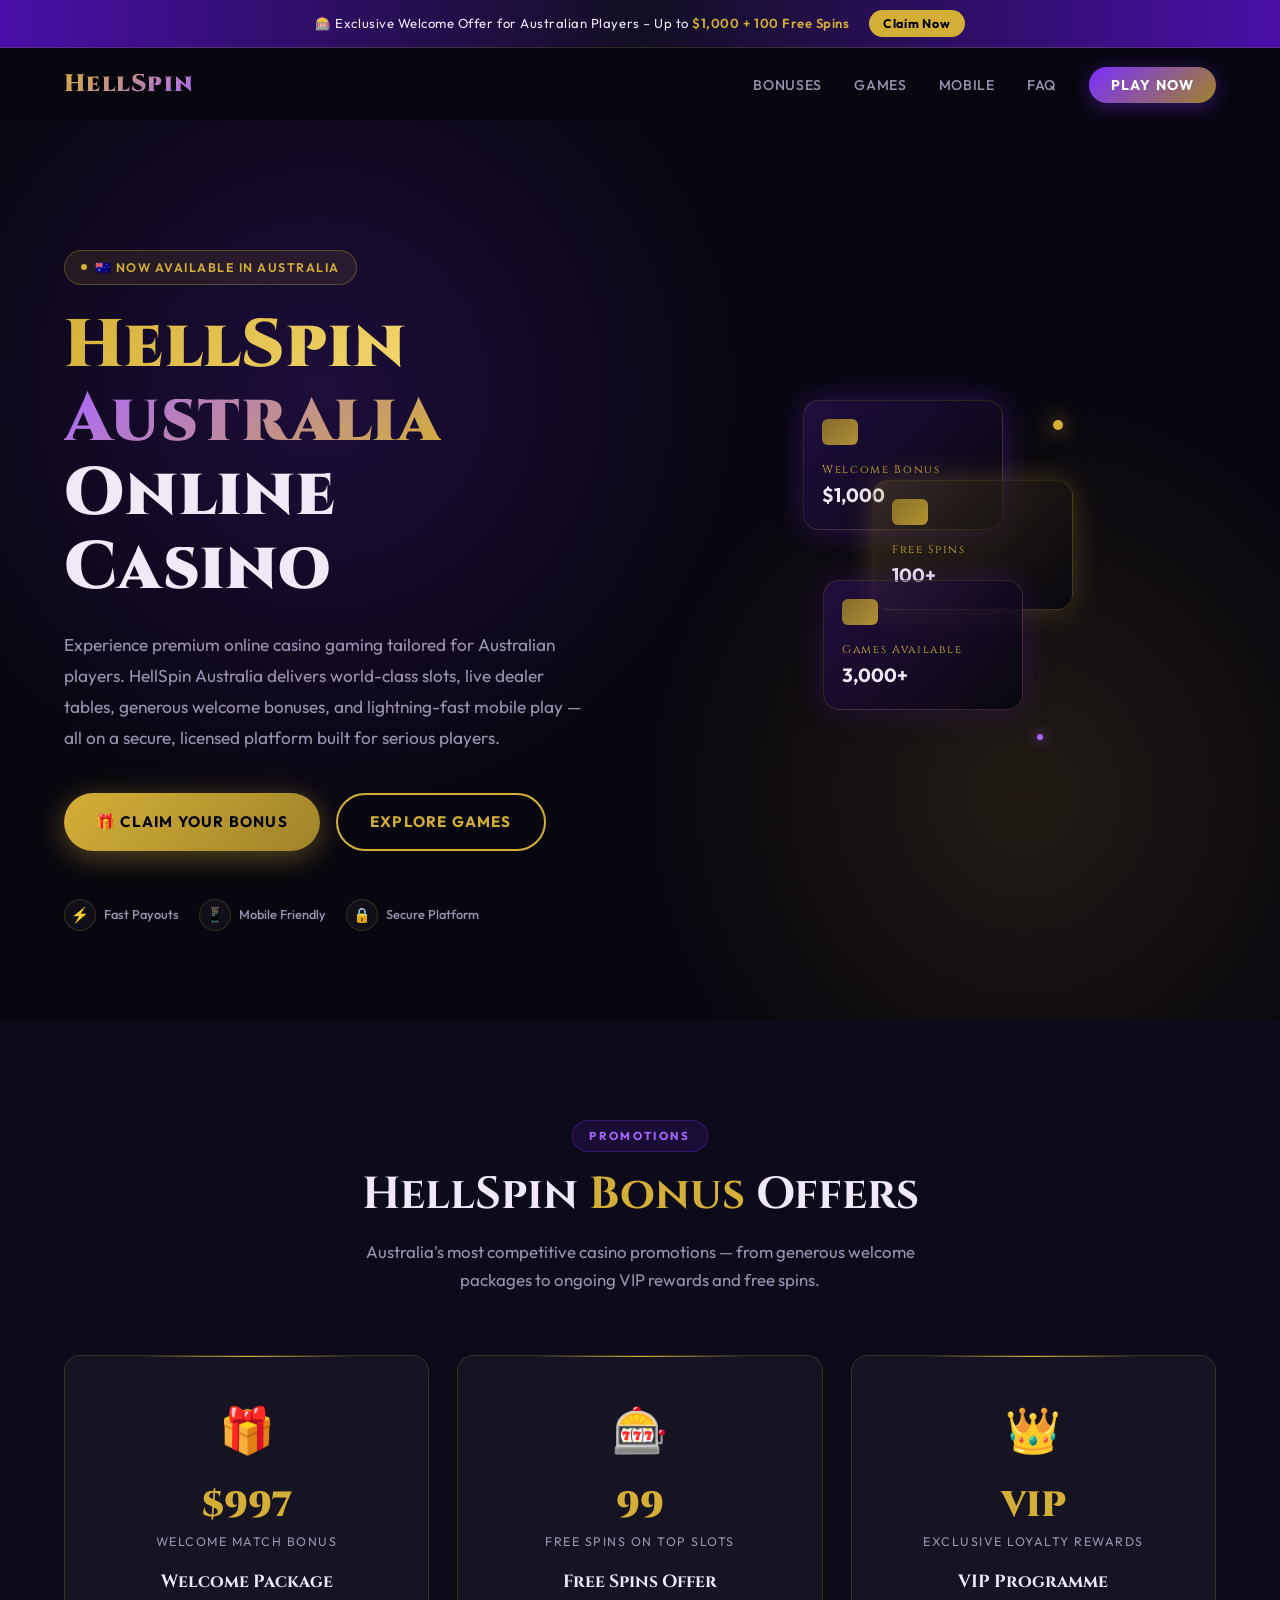
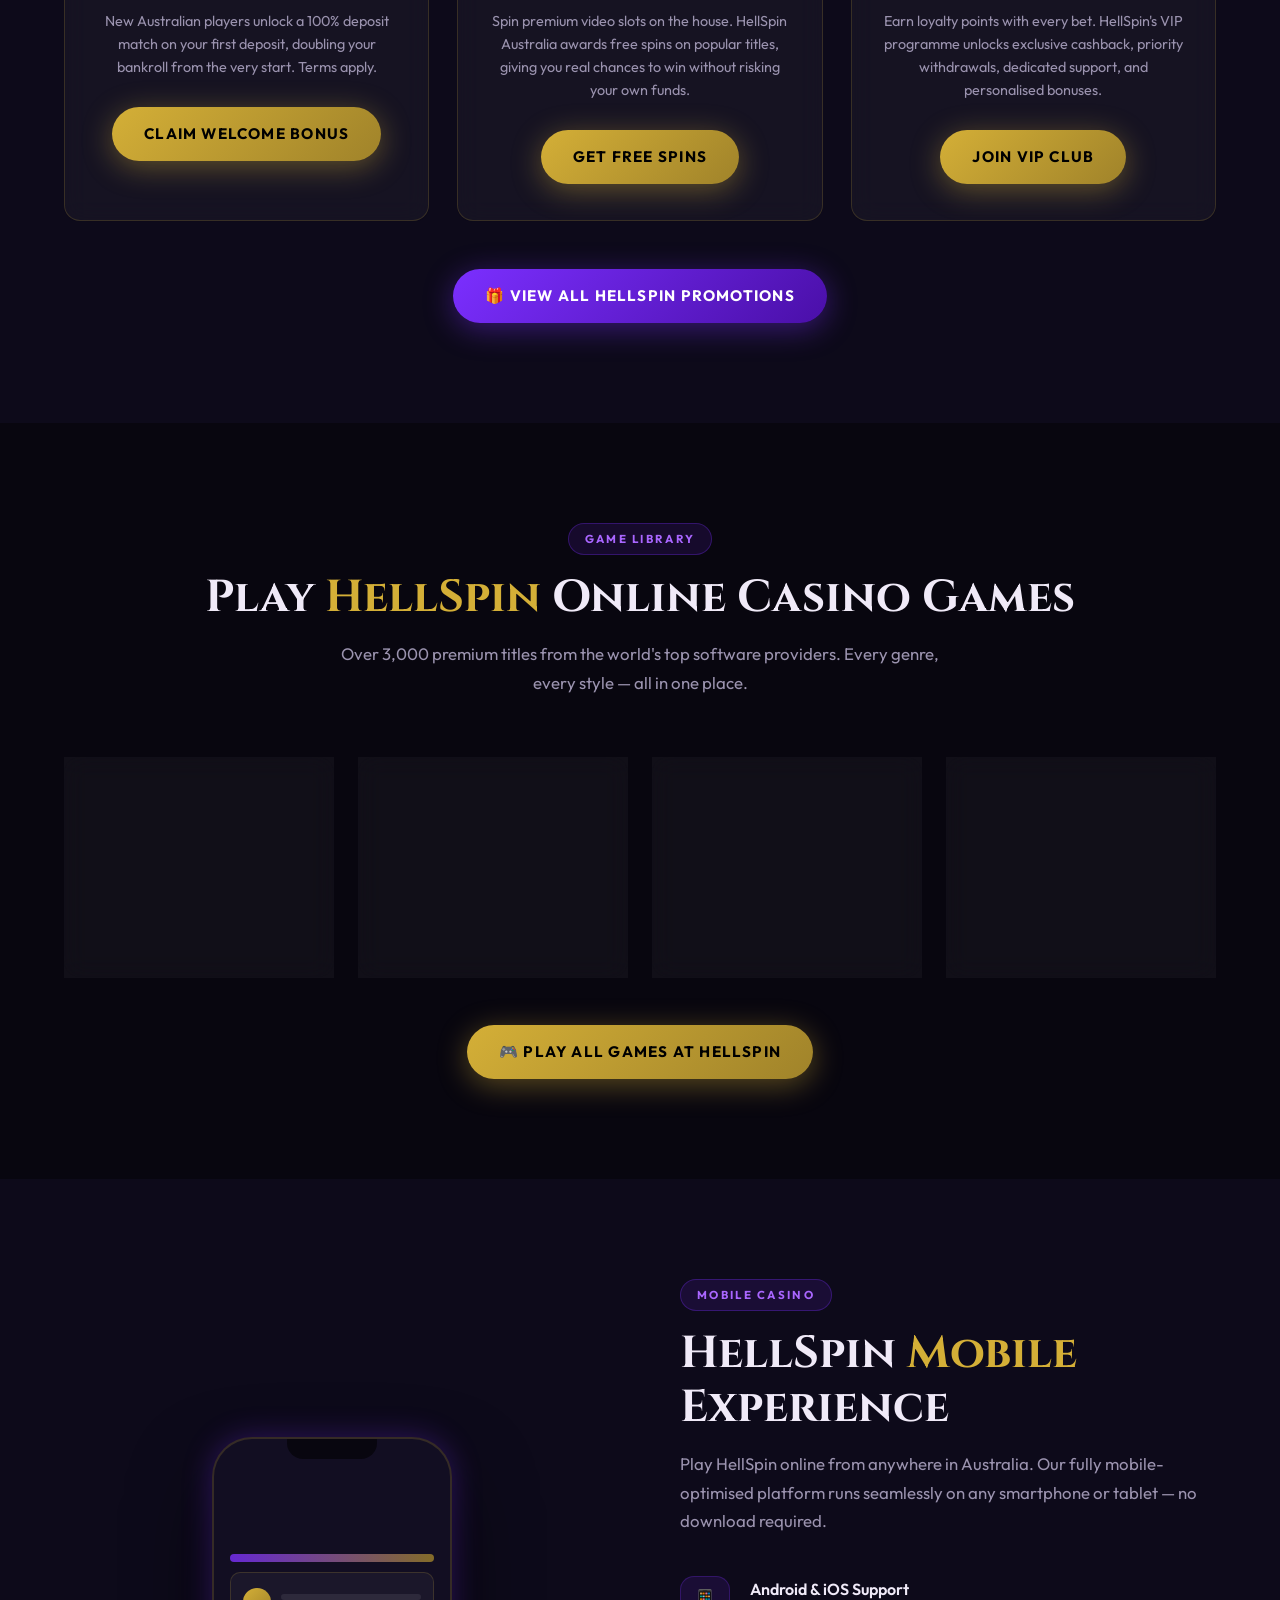
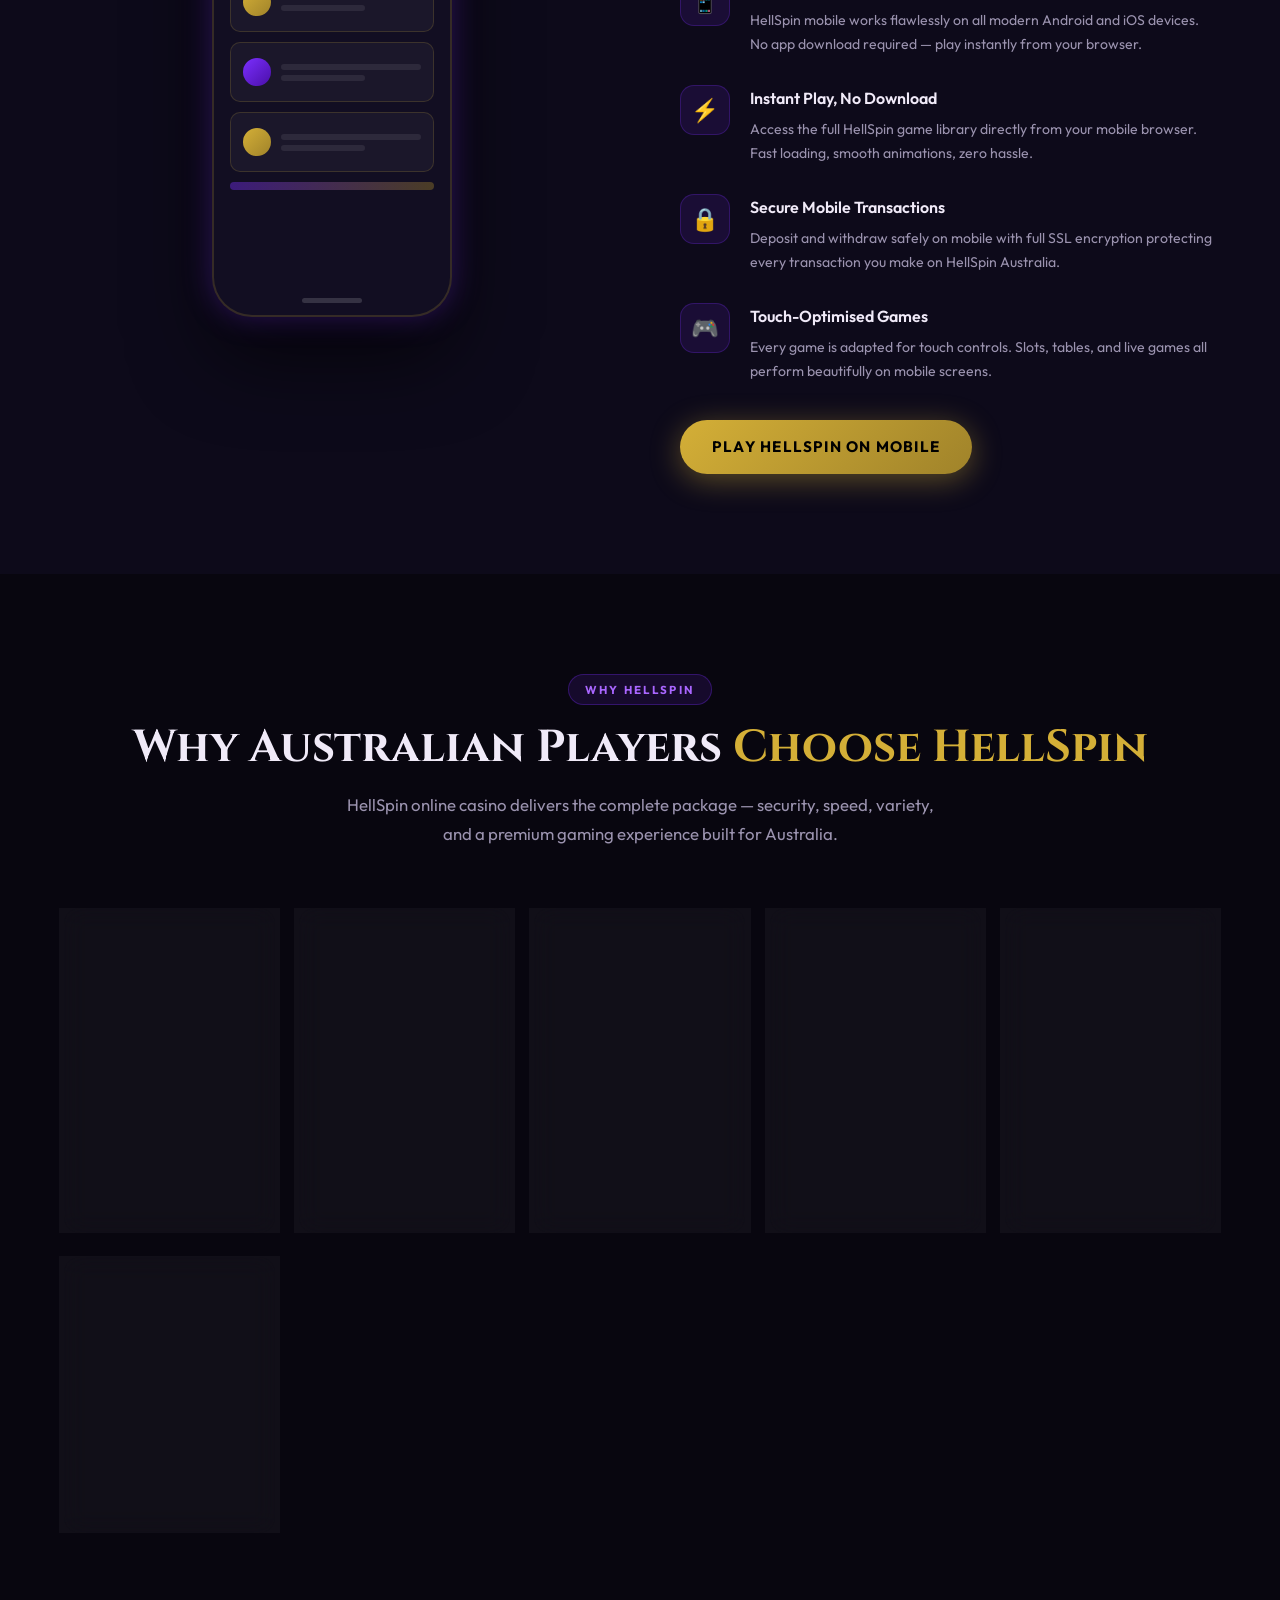
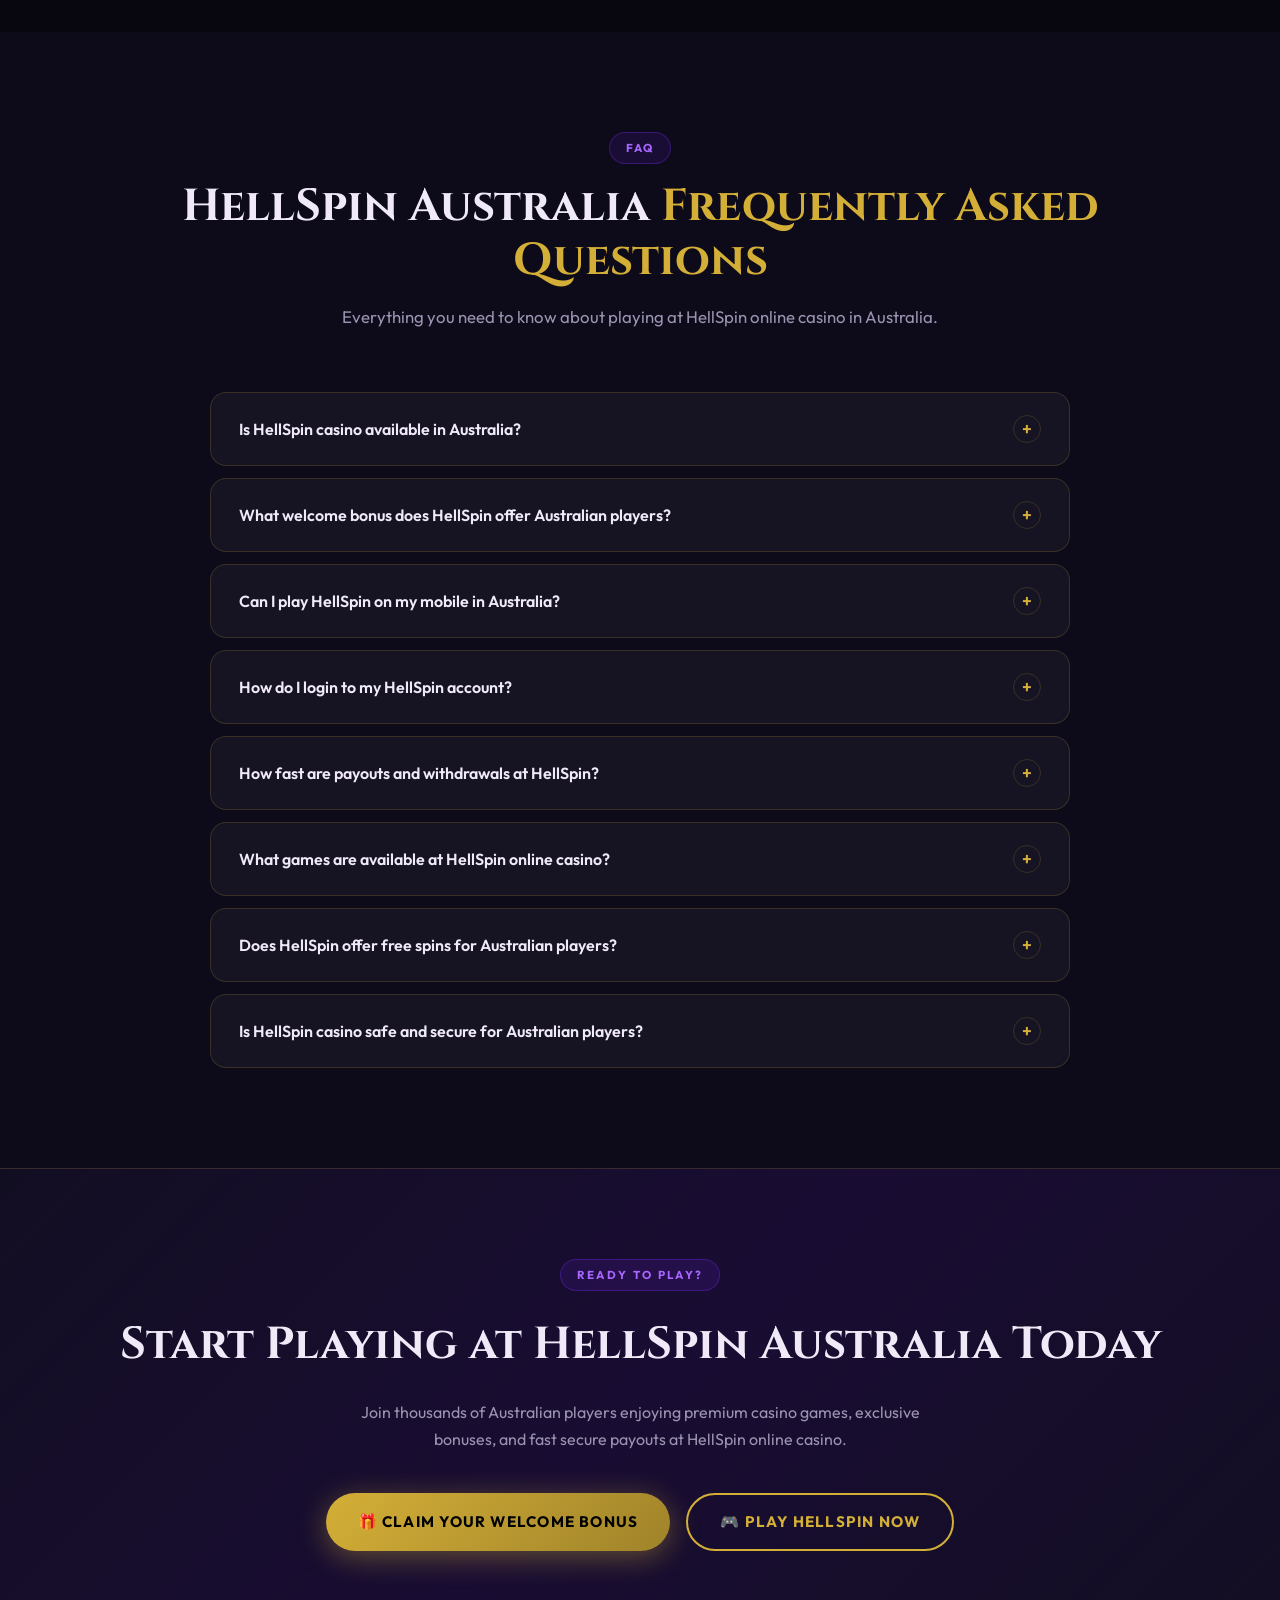
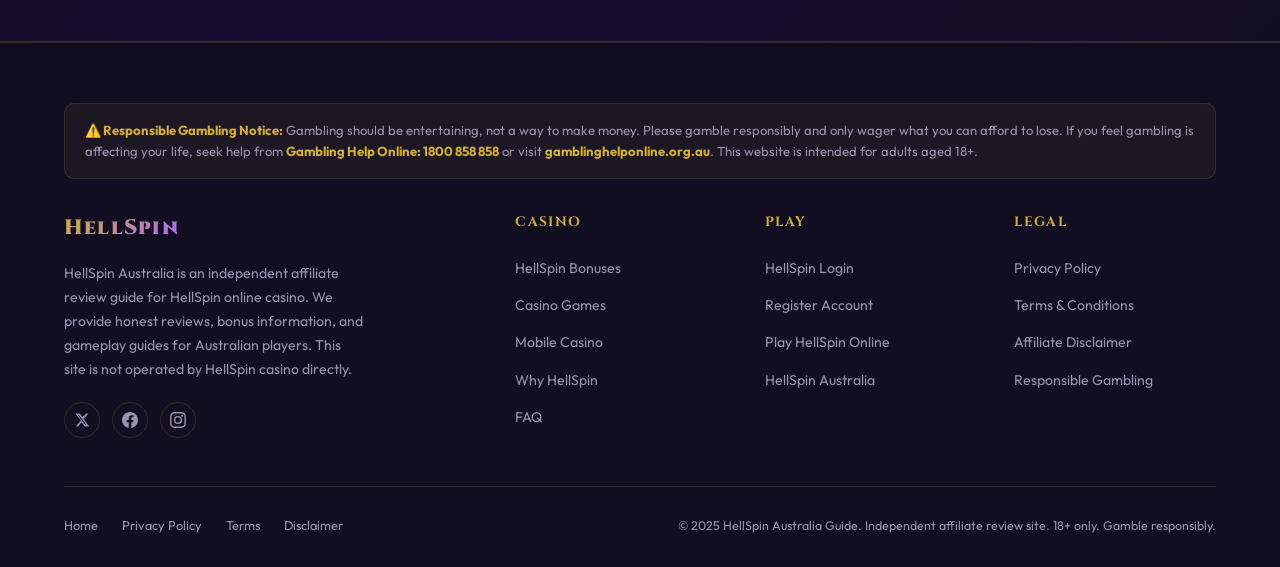
==== index.html @ 5ea17e43 "Add files via upload" ====
<!DOCTYPE html>
<html lang="en-AU">
<head>
  <meta charset="UTF-8" />
  <meta name="viewport" content="width=device-width, initial-scale=1.0" />
  <meta http-equiv="X-UA-Compatible" content="IE=edge" />

  <!-- Primary SEO -->
  <title>HellSpin Australia – Online Casino Review, Bonuses & Mobile Play</title>
  <meta name="description" content="HellSpin Australia: Your ultimate guide to HellSpin online casino. Discover exclusive bonuses, mobile gameplay, game reviews, fast payouts and how to login and play HellSpin in Australia." />
  <meta name="keywords" content="HellSpin Australia, HellSpin casino review, HellSpin bonus, HellSpin mobile, play HellSpin online, HellSpin login, HellSpin online casino Australia" />
  <meta name="author" content="HellSpin Australia Guide" />
  <meta name="robots" content="index, follow" />
  <meta name="theme-color" content="#08060f" />
  <link rel="canonical" href="https://hellspin.github.io/" />

  <!-- Open Graph -->
  <meta property="og:type" content="website" />
  <meta property="og:url" content="https://hellspin.github.io/" />
  <meta property="og:title" content="HellSpin Australia – Online Casino Review, Bonuses & Mobile Play" />
  <meta property="og:description" content="Discover HellSpin Australia's best casino bonuses, game selection, mobile experience, and everything you need to play online in Australia." />
  <meta property="og:image" content="https://hellspin.github.io/og-image.jpg" />
  <meta property="og:locale" content="en_AU" />

  <!-- Twitter Card -->
  <meta name="twitter:card" content="summary_large_image" />
  <meta name="twitter:title" content="HellSpin Australia – Online Casino Review, Bonuses & Mobile Play" />
  <meta name="twitter:description" content="Explore HellSpin online casino Australia – bonuses, games, mobile play, and fast payouts." />
  <meta name="twitter:image" content="https://hellspin.github.io/og-image.jpg" />

  <link rel="stylesheet" href="style.css" />

  <!-- Structured Data: WebSite -->
  <script type="application/ld+json">
  {
    "@context": "https://schema.org",
    "@type": "WebSite",
    "name": "HellSpin Australia",
    "url": "https://hellspin-aus.github.io/australia/",
    "description": "Comprehensive review and guide to HellSpin online casino in Australia including bonuses, games, and mobile play.",
    "potentialAction": {
      "@type": "SearchAction",
      "target": "https://hellspin-aus.github.io/australia/?q={search_term_string}",
      "query-input": "required name=search_term_string"
    }
  }
  </script>

  <!-- Structured Data: Organization -->
  <script type="application/ld+json">
  {
    "@context": "https://schema.org",
    "@type": "Organization",
    "name": "HellSpin Australia",
    "url": "https://hellspin-aus.github.io/australia/",
    "description": "Affiliate review guide for HellSpin online casino targeting Australian players.",
    "sameAs": []
  }
  </script>

  <!-- Structured Data: FAQ -->
  <script type="application/ld+json">
  {
    "@context": "https://schema.org",
    "@type": "FAQPage",
    "mainEntity": [
      {
        "@type": "Question",
        "name": "Is HellSpin casino available in Australia?",
        "acceptedAnswer": {
          "@type": "Answer",
          "text": "Yes, HellSpin online casino is accessible to Australian players. The platform supports Australian Dollars (AUD) and offers a wide range of popular payment methods used in Australia."
        }
      },
      {
        "@type": "Question",
        "name": "What welcome bonus does HellSpin offer Australian players?",
        "acceptedAnswer": {
          "@type": "Answer",
          "text": "HellSpin offers a generous welcome bonus package for new Australian players, including a deposit match bonus and free spins on selected slots. Terms and conditions apply."
        }
      },
      {
        "@type": "Question",
        "name": "Can I play HellSpin on my mobile device?",
        "acceptedAnswer": {
          "@type": "Answer",
          "text": "Absolutely. HellSpin is fully optimised for mobile play on both Android and iOS devices. No app download is required — simply visit the site in your mobile browser."
        }
      },
      {
        "@type": "Question",
        "name": "How do I login to HellSpin casino?",
        "acceptedAnswer": {
          "@type": "Answer",
          "text": "To login to HellSpin, visit the official casino website, click the Login button in the top right corner, and enter your registered email and password. New users can register a free account in minutes."
        }
      },
      {
        "@type": "Question",
        "name": "How fast are withdrawals at HellSpin Australia?",
        "acceptedAnswer": {
          "@type": "Answer",
          "text": "HellSpin processes withdrawal requests quickly, with many e-wallet payouts completed within 24 hours. Bank transfer times may vary depending on your financial institution."
        }
      },
      {
        "@type": "Question",
        "name": "What games are available at HellSpin online casino?",
        "acceptedAnswer": {
          "@type": "Answer",
          "text": "HellSpin features thousands of games including video slots, classic roulette, blackjack, baccarat, live dealer games, and jackpot titles from leading software providers."
        }
      },
      {
        "@type": "Question",
        "name": "Does HellSpin offer free spins?",
        "acceptedAnswer": {
          "@type": "Answer",
          "text": "Yes, HellSpin regularly offers free spins as part of welcome packages, ongoing promotions, and VIP rewards programs. Free spins may be awarded on registration or with first deposits."
        }
      },
      {
        "@type": "Question",
        "name": "Is HellSpin casino safe and secure?",
        "acceptedAnswer": {
          "@type": "Answer",
          "text": "HellSpin employs SSL encryption technology to protect player data and financial transactions. The platform is operated under a valid international gaming licence."
        }
      }
    ]
  }
  </script>
</head>
<body>

<!-- Scroll Progress Bar -->
<div id="progress-bar" role="progressbar" aria-label="Page scroll progress"></div>

<!-- Promotional Top Bar -->
<div class="promo-bar" role="banner" aria-label="Promotional offer">
  🎰 Exclusive Welcome Offer for Australian Players – Up to <span>$1,000 + 100 Free Spins</span>
  <a href="" class="promo-cta" target="_blank" rel="noopener noreferrer sponsored">Claim Now</a>
</div>

<!-- Header -->
<header role="banner">
  <nav role="navigation" aria-label="Main navigation">
    <a href="/" class="logo" aria-label="HellSpin Australia Home">HellSpin</a>
    <ul class="nav-links" role="list">
      <li><a href="#bonuses">Bonuses</a></li>
      <li><a href="#games">Games</a></li>
      <li><a href="#mobile">Mobile</a></li>
      <li><a href="#faq">FAQ</a></li>
      <li>
        <a href="https://nexrix.site/?utm_campaign=EVRXrP900C&v1=[v1]&v2=[v2]&v3=[v3]" class="nav-cta" target="_blank" rel="noopener noreferrer sponsored">
          Play Now
        </a>
      </li>
    </ul>
    <button class="hamburger" aria-label="Toggle mobile navigation" aria-expanded="false" aria-controls="mobile-nav">
      <span></span><span></span><span></span>
    </button>
  </nav>
</header>

<!-- Mobile Navigation -->
<nav class="mobile-nav" id="mobile-nav" role="navigation" aria-label="Mobile navigation">
  <a href="#bonuses">Bonuses</a>
  <a href="#games">Games</a>
  <a href="#mobile">Mobile</a>
  <a href="#why">Why HellSpin</a>
  <a href="#faq">FAQ</a>
  <a href="https://nexrix.site/?utm_campaign=EVRXrP900C&v1=[v1]&v2=[v2]&v3=[v3]" target="_blank" rel="noopener noreferrer sponsored" class="btn btn-primary">Play Now</a>
</nav>

<!-- ─── HERO ─── -->
<section id="hero" aria-labelledby="hero-heading">
  <div class="hero-bg" aria-hidden="true"></div>
  <div class="hero-grid">
    <div class="hero-content">
      <div class="hero-tag" aria-label="Live offer indicator">🇦🇺 Now Available in Australia</div>
      <h1 id="hero-heading">
        <span class="line-gold">HellSpin</span><br />
        <span class="line-purple">Australia</span><br />
        Online Casino
      </h1>
      <p class="hero-desc">
        Experience premium online casino gaming tailored for Australian players. HellSpin Australia delivers world-class slots, live dealer tables, generous welcome bonuses, and lightning-fast mobile play — all on a secure, licensed platform built for serious players.
      </p>
      <div class="hero-ctas">
        <a href="https://nexrix.site/?utm_campaign=EVRXrP900C&v1=[v1]&v2=[v2]&v3=[v3]" class="btn btn-primary" target="_blank" rel="noopener noreferrer sponsored" aria-label="Claim your HellSpin welcome bonus">
          🎁 Claim Your Bonus
        </a>
        <a href="#games" class="btn btn-secondary" aria-label="Browse HellSpin casino games">
          Explore Games
        </a>
      </div>
      <div class="trust-badges" role="list" aria-label="Trust indicators">
        <div class="badge" role="listitem">
          <div class="badge-icon" aria-hidden="true">⚡</div>
          <span>Fast Payouts</span>
        </div>
        <div class="badge" role="listitem">
          <div class="badge-icon" aria-hidden="true">📱</div>
          <span>Mobile Friendly</span>
        </div>
        <div class="badge" role="listitem">
          <div class="badge-icon" aria-hidden="true">🔒</div>
          <span>Secure Platform</span>
        </div>
      </div>
    </div>
    <div class="hero-visual" aria-hidden="true">
      <div class="card-stack">
        <div class="floating-card">
          <div class="card-chip"></div>
          <div>
            <div class="card-label">Welcome Bonus</div>
            <div class="card-value">$1,000</div>
          </div>
        </div>
        <div class="floating-card">
          <div class="card-chip"></div>
          <div>
            <div class="card-label">Free Spins</div>
            <div class="card-value">100+</div>
          </div>
        </div>
        <div class="floating-card">
          <div class="card-chip"></div>
          <div>
            <div class="card-label">Games Available</div>
            <div class="card-value">3,000+</div>
          </div>
        </div>
        <div class="orbiting-dot"></div>
        <div class="orbiting-dot"></div>
      </div>
    </div>
  </div>
</section>

<!-- ─── BONUSES ─── -->
<section id="bonuses" aria-labelledby="bonuses-heading">
  <div class="text-center">
    <div class="section-tag">Promotions</div>
    <h2 id="bonuses-heading" class="section-title">HellSpin <span class="gold">Bonus</span> Offers</h2>
    <p class="section-sub">Australia's most competitive casino promotions — from generous welcome packages to ongoing VIP rewards and free spins.</p>
  </div>

  <div class="bonus-grid">
    <article class="glass-card bonus-card reveal" aria-label="Welcome Bonus">
      <span class="bonus-icon" aria-hidden="true">🎁</span>
      <span class="bonus-amount" data-count="1000" data-prefix="$">$0</span>
      <span class="bonus-label">Welcome Match Bonus</span>
      <h3>Welcome Package</h3>
      <p class="bonus-desc">New Australian players unlock a 100% deposit match on your first deposit, doubling your bankroll from the very start. Terms apply.</p>
      <a href="https://nexrix.site/?utm_campaign=EVRXrP900C&v1=[v1]&v2=[v2]&v3=[v3]" class="btn btn-primary" target="_blank" rel="noopener noreferrer sponsored">Claim Welcome Bonus</a>
    </article>

    <article class="glass-card bonus-card reveal" aria-label="Free Spins">
      <span class="bonus-icon" aria-hidden="true">🎰</span>
      <span class="bonus-amount" data-count="100">0</span>
      <span class="bonus-label">Free Spins on Top Slots</span>
      <h3>Free Spins Offer</h3>
      <p class="bonus-desc">Spin premium video slots on the house. HellSpin Australia awards free spins on popular titles, giving you real chances to win without risking your own funds.</p>
      <a href="https://nexrix.site/?utm_campaign=EVRXrP900C&v1=[v1]&v2=[v2]&v3=[v3]" class="btn btn-primary" target="_blank" rel="noopener noreferrer sponsored">Get Free Spins</a>
    </article>

    <article class="glass-card bonus-card reveal" aria-label="VIP Rewards">
      <span class="bonus-icon" aria-hidden="true">👑</span>
      <span class="bonus-amount">VIP</span>
      <span class="bonus-label">Exclusive Loyalty Rewards</span>
      <h3>VIP Programme</h3>
      <p class="bonus-desc">Earn loyalty points with every bet. HellSpin's VIP programme unlocks exclusive cashback, priority withdrawals, dedicated support, and personalised bonuses.</p>
      <a href="https://nexrix.site/?utm_campaign=EVRXrP900C&v1=[v1]&v2=[v2]&v3=[v3]" class="btn btn-primary" target="_blank" rel="noopener noreferrer sponsored">Join VIP Club</a>
    </article>
  </div>

  <div style="text-align:center; margin-top: 48px;">
    <a href="https://nexrix.site/?utm_campaign=EVRXrP900C&v1=[v1]&v2=[v2]&v3=[v3]" class="btn btn-purple" target="_blank" rel="noopener noreferrer sponsored">
      🎁 View All HellSpin Promotions
    </a>
  </div>
</section>

<!-- ─── GAMES ─── -->
<section id="games" aria-labelledby="games-heading">
  <div class="text-center">
    <div class="section-tag">Game Library</div>
    <h2 id="games-heading" class="section-title">Play <span class="gold">HellSpin</span> Online Casino Games</h2>
    <p class="section-sub">Over 3,000 premium titles from the world's top software providers. Every genre, every style — all in one place.</p>
  </div>

  <div class="games-grid">
    <article class="glass-card game-card reveal" aria-label="Online Slots at HellSpin">
      <div class="game-visual" aria-hidden="true">🎰</div>
      <div class="game-content">
        <div class="game-tag">Most Popular</div>
        <h3>Video Slots</h3>
        <p>2,500+ titles including megaways, jackpots, and branded slots from NetEnt, Pragmatic Play and more.</p>
      </div>
    </article>

    <article class="glass-card game-card reveal" aria-label="Roulette at HellSpin">
      <div class="game-visual" aria-hidden="true">🎡</div>
      <div class="game-content">
        <div class="game-tag">Table Games</div>
        <h3>Roulette</h3>
        <p>European, American, and Lightning Roulette variants. Place your bets and feel the thrill of every spin.</p>
      </div>
    </article>

    <article class="glass-card game-card reveal" aria-label="Blackjack at HellSpin">
      <div class="game-visual" aria-hidden="true">🃏</div>
      <div class="game-content">
        <div class="game-tag">Card Games</div>
        <h3>Blackjack</h3>
        <p>Classic, Multi-hand, and Vegas Strip Blackjack. Beat the dealer with skill and strategy.</p>
      </div>
    </article>

    <article class="glass-card game-card reveal" aria-label="Live Casino at HellSpin">
      <div class="game-visual" aria-hidden="true">🎥</div>
      <div class="game-content">
        <div class="game-tag">Live Dealer</div>
        <h3>Live Casino</h3>
        <p>Real dealers, real tables, broadcast in HD. The most immersive online casino experience for Australians.</p>
      </div>
    </article>
  </div>

  <div style="text-align:center; margin-top: 48px;">
    <a href="https://nexrix.site/?utm_campaign=EVRXrP900C&v1=[v1]&v2=[v2]&v3=[v3]" class="btn btn-primary" target="_blank" rel="noopener noreferrer sponsored">
      🎮 Play All Games at HellSpin
    </a>
  </div>
</section>

<!-- ─── MOBILE ─── -->
<section id="mobile" aria-labelledby="mobile-heading">
  <div class="mobile-grid">
    <div class="phone-mockup reveal-left" aria-hidden="true">
      <div class="phone-frame">
        <div class="phone-notch"></div>
        <div class="phone-screen">
          <div class="phone-ui-bar"></div>
          <div class="phone-ui-card">
            <div class="phone-ui-dot gold"></div>
            <div class="phone-ui-lines">
              <div class="phone-ui-line"></div>
              <div class="phone-ui-line short"></div>
            </div>
          </div>
          <div class="phone-ui-card">
            <div class="phone-ui-dot purple"></div>
            <div class="phone-ui-lines">
              <div class="phone-ui-line"></div>
              <div class="phone-ui-line short"></div>
            </div>
          </div>
          <div class="phone-ui-card">
            <div class="phone-ui-dot gold"></div>
            <div class="phone-ui-lines">
              <div class="phone-ui-line"></div>
              <div class="phone-ui-line short"></div>
            </div>
          </div>
          <div class="phone-ui-bar" style="opacity:0.4;"></div>
        </div>
        <div class="phone-home"></div>
      </div>
    </div>

    <div class="reveal-right">
      <div class="section-tag">Mobile Casino</div>
      <h2 id="mobile-heading" class="section-title">HellSpin <span class="gold">Mobile</span> Experience</h2>
      <p class="section-sub" style="margin-bottom:40px;">Play HellSpin online from anywhere in Australia. Our fully mobile-optimised platform runs seamlessly on any smartphone or tablet — no download required.</p>

      <div class="mobile-features">
        <div class="mobile-feature">
          <div class="feature-icon" aria-hidden="true">📱</div>
          <div>
            <h3>Android &amp; iOS Support</h3>
            <p>HellSpin mobile works flawlessly on all modern Android and iOS devices. No app download required — play instantly from your browser.</p>
          </div>
        </div>
        <div class="mobile-feature">
          <div class="feature-icon" aria-hidden="true">⚡</div>
          <div>
            <h3>Instant Play, No Download</h3>
            <p>Access the full HellSpin game library directly from your mobile browser. Fast loading, smooth animations, zero hassle.</p>
          </div>
        </div>
        <div class="mobile-feature">
          <div class="feature-icon" aria-hidden="true">🔒</div>
          <div>
            <h3>Secure Mobile Transactions</h3>
            <p>Deposit and withdraw safely on mobile with full SSL encryption protecting every transaction you make on HellSpin Australia.</p>
          </div>
        </div>
        <div class="mobile-feature">
          <div class="feature-icon" aria-hidden="true">🎮</div>
          <div>
            <h3>Touch-Optimised Games</h3>
            <p>Every game is adapted for touch controls. Slots, tables, and live games all perform beautifully on mobile screens.</p>
          </div>
        </div>
      </div>
      <div style="margin-top:36px;">
        <a href="https://nexrix.site/?utm_campaign=EVRXrP900C&v1=[v1]&v2=[v2]&v3=[v3]" class="btn btn-primary" target="_blank" rel="noopener noreferrer sponsored">Play HellSpin on Mobile</a>
      </div>
    </div>
  </div>
</section>

<!-- ─── WHY CHOOSE ─── -->
<section id="why" aria-labelledby="why-heading">
  <div class="text-center">
    <div class="section-tag">Why HellSpin</div>
    <h2 id="why-heading" class="section-title">Why Australian Players <span class="gold">Choose HellSpin</span></h2>
    <p class="section-sub">HellSpin online casino delivers the complete package — security, speed, variety, and a premium gaming experience built for Australia.</p>
  </div>

  <div class="why-grid">
    <div class="glass-card why-card reveal">
      <span class="why-icon" aria-hidden="true">🔐</span>
      <h3>Secure Payments</h3>
      <p>Bank-grade SSL encryption protects every deposit and withdrawal across all supported payment methods.</p>
    </div>
    <div class="glass-card why-card reveal">
      <span class="why-icon" aria-hidden="true">⚡</span>
      <h3>Fast Withdrawals</h3>
      <p>Get your winnings quickly. HellSpin processes withdrawals fast, with e-wallet payouts often completed the same day.</p>
    </div>
    <div class="glass-card why-card reveal">
      <span class="why-icon" aria-hidden="true">📱</span>
      <h3>Smooth Mobile Play</h3>
      <p>The HellSpin mobile platform is built for performance. Play any game on any device with zero compromise.</p>
    </div>
    <div class="glass-card why-card reveal">
      <span class="why-icon" aria-hidden="true">🎨</span>
      <h3>User-Friendly Interface</h3>
      <p>Clean, intuitive design makes navigating HellSpin effortless — whether you're a new player or a seasoned pro.</p>
    </div>
    <div class="glass-card why-card reveal">
      <span class="why-icon" aria-hidden="true">🎰</span>
      <h3>Premium Game Selection</h3>
      <p>Over 3,000 games from top providers. Slots, tables, live casino — the best titles all in one place.</p>
    </div>
    <div class="glass-card why-card reveal">
      <span class="why-icon" aria-hidden="true">💬</span>
      <h3>24/7 Support</h3>
      <p>HellSpin's support team is available around the clock via live chat and email to assist Australian players.</p>
    </div>
  </div>
</section>

<!-- ─── FAQ ─── -->
<section id="faq" aria-labelledby="faq-heading">
  <div class="text-center">
    <div class="section-tag">FAQ</div>
    <h2 id="faq-heading" class="section-title">HellSpin Australia <span class="gold">Frequently Asked Questions</span></h2>
    <p class="section-sub">Everything you need to know about playing at HellSpin online casino in Australia.</p>
  </div>

  <div class="faq-list" role="list">

    <div class="faq-item" role="listitem">
      <button class="faq-q" aria-expanded="false" aria-controls="faq-a-1">
        Is HellSpin casino available in Australia?
        <span class="faq-icon" aria-hidden="true">+</span>
      </button>
      <div class="faq-a" id="faq-a-1" role="region">
        Yes, HellSpin online casino is available to Australian players. The platform accepts AUD (Australian Dollars) and supports popular local payment methods, making it straightforward for Aussie players to deposit, play, and withdraw their winnings.
      </div>
    </div>

    <div class="faq-item" role="listitem">
      <button class="faq-q" aria-expanded="false" aria-controls="faq-a-2">
        What welcome bonus does HellSpin offer Australian players?
        <span class="faq-icon" aria-hidden="true">+</span>
      </button>
      <div class="faq-a" id="faq-a-2" role="region">
        HellSpin offers a generous welcome bonus package to new Australian players. This typically includes a percentage match on your first deposit plus free spins on popular slot games. Always check the current terms and conditions on the HellSpin website, as promotions are subject to change. Wagering requirements and minimum deposit conditions apply.
      </div>
    </div>

    <div class="faq-item" role="listitem">
      <button class="faq-q" aria-expanded="false" aria-controls="faq-a-3">
        Can I play HellSpin on my mobile in Australia?
        <span class="faq-icon" aria-hidden="true">+</span>
      </button>
      <div class="faq-a" id="faq-a-3" role="region">
        Absolutely. HellSpin is fully optimised for mobile play on both Android and iOS devices. There is no app download required — simply open the HellSpin website in your smartphone browser and access the complete game library, make deposits, claim bonuses, and request withdrawals instantly.
      </div>
    </div>

    <div class="faq-item" role="listitem">
      <button class="faq-q" aria-expanded="false" aria-controls="faq-a-4">
        How do I login to my HellSpin account?
        <span class="faq-icon" aria-hidden="true">+</span>
      </button>
      <div class="faq-a" id="faq-a-4" role="region">
        To login to HellSpin, visit the official HellSpin casino website and click the "Login" or "Sign In" button in the top navigation. Enter your registered email address and password. If you haven't registered yet, creating an account is simple and takes only a few minutes. Always access HellSpin through official links to ensure your account security.
      </div>
    </div>

    <div class="faq-item" role="listitem">
      <button class="faq-q" aria-expanded="false" aria-controls="faq-a-5">
        How fast are payouts and withdrawals at HellSpin?
        <span class="faq-icon" aria-hidden="true">+</span>
      </button>
      <div class="faq-a" id="faq-a-5" role="region">
        HellSpin is known for fast withdrawal processing. E-wallet withdrawals are typically processed within 24 hours after verification. Bank transfers and card withdrawals may take 3–5 business days depending on your bank. HellSpin requires standard identity verification (KYC) before processing your first withdrawal.
      </div>
    </div>

    <div class="faq-item" role="listitem">
      <button class="faq-q" aria-expanded="false" aria-controls="faq-a-6">
        What games are available at HellSpin online casino?
        <span class="faq-icon" aria-hidden="true">+</span>
      </button>
      <div class="faq-a" id="faq-a-6" role="region">
        HellSpin features an extensive library of over 3,000 casino games. This includes video slots, classic slots, jackpot slots, European and American roulette, blackjack, baccarat, poker, live dealer games, and more. Games are powered by leading providers including NetEnt, Pragmatic Play, Evolution Gaming, Microgaming, and many others.
      </div>
    </div>

    <div class="faq-item" role="listitem">
      <button class="faq-q" aria-expanded="false" aria-controls="faq-a-7">
        Does HellSpin offer free spins for Australian players?
        <span class="faq-icon" aria-hidden="true">+</span>
      </button>
      <div class="faq-a" id="faq-a-7" role="region">
        Yes, HellSpin regularly offers free spins to both new and existing players. New players may receive free spins as part of the welcome bonus package, while existing players can receive free spins through ongoing promotions, loyalty rewards, and special seasonal campaigns. Free spins typically apply to selected slot titles and are subject to wagering requirements.
      </div>
    </div>

    <div class="faq-item" role="listitem">
      <button class="faq-q" aria-expanded="false" aria-controls="faq-a-8">
        Is HellSpin casino safe and secure for Australian players?
        <span class="faq-icon" aria-hidden="true">+</span>
      </button>
      <div class="faq-a" id="faq-a-8" role="region">
        HellSpin uses SSL (Secure Socket Layer) encryption to protect all player data and financial transactions. The casino operates under an international gaming licence, ensuring regulatory compliance. Players are encouraged to practise responsible gambling and use the available self-exclusion and deposit limit tools available on the platform.
      </div>
    </div>

  </div>
</section>

<!-- ─── CTA BANNER ─── -->
<section id="cta-banner" aria-labelledby="cta-heading">
  <div class="section-tag">Ready to Play?</div>
  <h2 id="cta-heading">Start Playing at <span class="gold">HellSpin Australia</span> Today</h2>
  <p>Join thousands of Australian players enjoying premium casino games, exclusive bonuses, and fast secure payouts at HellSpin online casino.</p>
  <div class="cta-buttons">
    <a href="https://nexrix.site/?utm_campaign=EVRXrP900C&v1=[v1]&v2=[v2]&v3=[v3]" class="btn btn-primary" target="_blank" rel="noopener noreferrer sponsored">
      🎁 Claim Your Welcome Bonus
    </a>
    <a href="https://nexrix.site/?utm_campaign=EVRXrP900C&v1=[v1]&v2=[v2]&v3=[v3]" class="btn btn-secondary" target="_blank" rel="noopener noreferrer sponsored">
      🎮 Play HellSpin Now
    </a>
  </div>
</section>

<!-- ─── FOOTER ─── -->
<footer role="contentinfo">
  <div class="responsible-gaming" role="note" aria-label="Responsible gaming notice">
    <strong>⚠️ Responsible Gambling Notice:</strong> Gambling should be entertaining, not a way to make money. Please gamble responsibly and only wager what you can afford to lose. If you feel gambling is affecting your life, seek help from <strong>Gambling Help Online: 1800 858 858</strong> or visit <strong>gamblinghelponline.org.au</strong>. This website is intended for adults aged 18+.
  </div>

  <div class="footer-grid">
    <div class="footer-brand">
      <a href="/" class="logo" aria-label="HellSpin Australia Home">HellSpin</a>
      <p>HellSpin Australia is an independent affiliate review guide for HellSpin online casino. We provide honest reviews, bonus information, and gameplay guides for Australian players. This site is not operated by HellSpin casino directly.</p>
      <div class="social-links" role="list" aria-label="Social media links">
        <!-- Twitter/X -->
        <a href="#" class="social-link" aria-label="Follow on Twitter" role="listitem">
          <svg width="16" height="16" viewBox="0 0 24 24" fill="currentColor" aria-hidden="true"><path d="M18.244 2.25h3.308l-7.227 8.26 8.502 11.24H16.17l-4.714-6.231-5.401 6.231H2.744l7.737-8.857L1.546 2.25H8.48l4.253 5.622zm-1.161 17.52h1.833L7.084 4.126H5.117z"/></svg>
        </a>
        <!-- Facebook -->
        <a href="#" class="social-link" aria-label="Follow on Facebook" role="listitem">
          <svg width="16" height="16" viewBox="0 0 24 24" fill="currentColor" aria-hidden="true"><path d="M24 12.073c0-6.627-5.373-12-12-12s-12 5.373-12 12c0 5.99 4.388 10.954 10.125 11.854v-8.385H7.078v-3.47h3.047V9.43c0-3.007 1.792-4.669 4.533-4.669 1.312 0 2.686.235 2.686.235v2.953H15.83c-1.491 0-1.956.925-1.956 1.874v2.25h3.328l-.532 3.47h-2.796v8.385C19.612 23.027 24 18.062 24 12.073z"/></svg>
        </a>
        <!-- Instagram -->
        <a href="#" class="social-link" aria-label="Follow on Instagram" role="listitem">
          <svg width="16" height="16" viewBox="0 0 24 24" fill="currentColor" aria-hidden="true"><path d="M12 2.163c3.204 0 3.584.012 4.85.07 3.252.148 4.771 1.691 4.919 4.919.058 1.265.069 1.645.069 4.849 0 3.205-.012 3.584-.069 4.849-.149 3.225-1.664 4.771-4.919 4.919-1.266.058-1.644.07-4.85.07-3.204 0-3.584-.012-4.849-.07-3.26-.149-4.771-1.699-4.919-4.92-.058-1.265-.07-1.644-.07-4.849 0-3.204.013-3.583.07-4.849.149-3.227 1.664-4.771 4.919-4.919 1.266-.057 1.645-.069 4.849-.069zM12 0C8.741 0 8.333.014 7.053.072 2.695.272.273 2.69.073 7.052.014 8.333 0 8.741 0 12c0 3.259.014 3.668.072 4.948.2 4.358 2.618 6.78 6.98 6.98C8.333 23.986 8.741 24 12 24c3.259 0 3.668-.014 4.948-.072 4.354-.2 6.782-2.618 6.979-6.98.059-1.28.073-1.689.073-4.948 0-3.259-.014-3.667-.072-4.947-.196-4.354-2.617-6.78-6.979-6.98C15.668.014 15.259 0 12 0zm0 5.838a6.162 6.162 0 100 12.324 6.162 6.162 0 000-12.324zM12 16a4 4 0 110-8 4 4 0 010 8zm6.406-11.845a1.44 1.44 0 100 2.881 1.44 1.44 0 000-2.881z"/></svg>
        </a>
      </div>
    </div>

    <div class="footer-col">
      <h4>Casino</h4>
      <ul>
        <li><a href="#bonuses">HellSpin Bonuses</a></li>
        <li><a href="#games">Casino Games</a></li>
        <li><a href="#mobile">Mobile Casino</a></li>
        <li><a href="#why">Why HellSpin</a></li>
        <li><a href="#faq">FAQ</a></li>
      </ul>
    </div>

    <div class="footer-col">
      <h4>Play</h4>
      <ul>
        <li><a href="https://nexrix.site/?utm_campaign=EVRXrP900C&v1=[v1]&v2=[v2]&v3=[v3]" target="_blank" rel="noopener noreferrer sponsored">HellSpin Login</a></li>
        <li><a href="https://nexrix.site/?utm_campaign=EVRXrP900C&v1=[v1]&v2=[v2]&v3=[v3]" target="_blank" rel="noopener noreferrer sponsored">Register Account</a></li>
        <li><a href="https://nexrix.site/?utm_campaign=EVRXrP900C&v1=[v1]&v2=[v2]&v3=[v3]" target="_blank" rel="noopener noreferrer sponsored">Play HellSpin Online</a></li>
        <li><a href="https://nexrix.site/?utm_campaign=EVRXrP900C&v1=[v1]&v2=[v2]&v3=[v3]" target="_blank" rel="noopener noreferrer sponsored">HellSpin Australia</a></li>
      </ul>
    </div>

    <div class="footer-col">
      <h4>Legal</h4>
      <ul>
        <li><a href="privacy-policy.html">Privacy Policy</a></li>
        <li><a href="terms.html">Terms &amp; Conditions</a></li>
        <li><a href="disclaimer.html">Affiliate Disclaimer</a></li>
        <li><a href="#" aria-label="Responsible gambling information">Responsible Gambling</a></li>
      </ul>
    </div>
  </div>

  <div class="footer-bottom">
    <div class="footer-bottom-links">
      <a href="/">Home</a>
      <a href="privacy-policy.html">Privacy Policy</a>
      <a href="terms.html">Terms</a>
      <a href="disclaimer.html">Disclaimer</a>
    </div>
    <p class="footer-copy">© 2025 HellSpin Australia Guide. Independent affiliate review site. 18+ only. Gamble responsibly.</p>
  </div>
</footer>

<!-- ─── Sticky Mobile CTA ─── -->
<div id="sticky-cta" role="complementary" aria-label="Play now button">
  <a href="https://nexrix.site/?utm_campaign=EVRXrP900C&v1=[v1]&v2=[v2]&v3=[v3]" target="_blank" rel="noopener noreferrer sponsored">
    🎰 Play Now at HellSpin Australia
  </a>
</div>

<!-- ─── Exit Intent Popup ─── -->
<div id="exit-popup" role="dialog" aria-modal="true" aria-labelledby="popup-heading">
  <div class="popup-inner">
    <button id="popup-close" class="popup-close" aria-label="Close popup">✕</button>
    <span class="popup-emoji" aria-hidden="true">🎁</span>
    <span class="popup-offer">$1,000 + 100 FS</span>
    <span class="popup-sub">Exclusive Welcome Bonus for Australian Players</span>
    <h3 id="popup-heading">Wait — Don't Miss This!</h3>
    <p>Claim your exclusive HellSpin Australia welcome package before you go. New players unlock a massive deposit bonus plus free spins.</p>
    <a href="https://nexrix.site/?utm_campaign=EVRXrP900C&v1=[v1]&v2=[v2]&v3=[v3]" class="btn btn-primary" target="_blank" rel="noopener noreferrer sponsored" style="width:100%; justify-content:center;">
      🎰 Claim Bonus Now
    </a>
    <p style="margin-top:16px; font-size:0.75rem; color:var(--text-muted);">T&amp;Cs apply. 18+ only. Gamble responsibly.</p>
  </div>
</div>

<script src="script.js" defer></script>
</body>
</html>
---- style.css ----
/* ========================================
   HellSpin Australia - Premium Casino CSS
   ======================================== */

/* Google Fonts */
@import url('https://fonts.googleapis.com/css2?family=Cinzel:wght@400;600;700;900&family=Outfit:wght@300;400;500;600;700&display=swap');

/* ─── CSS Variables ─── */
:root {
  --gold: #d4af37;
  --gold-light: #f5d76e;
  --gold-dark: #a0832a;
  --purple: #7b2fff;
  --purple-light: #a966ff;
  --purple-dark: #4a0fa8;
  --bg: #08060f;
  --bg-2: #0d0a1a;
  --bg-3: #120e22;
  --glass: rgba(255,255,255,0.04);
  --glass-border: rgba(212,175,55,0.18);
  --text: #f0eaf8;
  --text-muted: #9b93af;
  --radius: 16px;
  --shadow-gold: 0 0 30px rgba(212,175,55,0.25);
  --shadow-purple: 0 0 30px rgba(123,47,255,0.3);
  --transition: 0.35s cubic-bezier(0.4,0,0.2,1);
}

/* ─── Reset & Base ─── */
*, *::before, *::after { box-sizing: border-box; margin: 0; padding: 0; }
html { scroll-behavior: smooth; font-size: 16px; }
body {
  background: var(--bg);
  color: var(--text);
  font-family: 'Outfit', sans-serif;
  line-height: 1.7;
  overflow-x: hidden;
}
a { color: var(--gold); text-decoration: none; transition: color var(--transition); }
a:hover { color: var(--gold-light); }
img { max-width: 100%; height: auto; display: block; }
ul { list-style: none; }

/* ─── Scroll Progress Bar ─── */
#progress-bar {
  position: fixed;
  top: 0; left: 0;
  height: 3px;
  width: 0%;
  background: linear-gradient(90deg, var(--purple), var(--gold));
  z-index: 9999;
  transition: width 0.1s linear;
}

/* ─── Promo Top Bar ─── */
.promo-bar {
  background: linear-gradient(90deg, var(--purple-dark), var(--bg-3), var(--purple-dark));
  border-bottom: 1px solid var(--glass-border);
  text-align: center;
  padding: 10px 20px;
  font-size: 0.82rem;
  letter-spacing: 0.04em;
  position: relative;
  z-index: 200;
}
.promo-bar span { color: var(--gold); font-weight: 600; }
.promo-bar .promo-cta {
  display: inline-block;
  margin-left: 16px;
  background: var(--gold);
  color: #000;
  padding: 3px 14px;
  border-radius: 20px;
  font-weight: 700;
  font-size: 0.78rem;
  letter-spacing: 0.06em;
  transition: background var(--transition), transform var(--transition);
}
.promo-bar .promo-cta:hover { background: var(--gold-light); transform: scale(1.05); }

/* ─── Header / Navbar ─── */
header {
  position: sticky;
  top: 0;
  z-index: 500;
  transition: background var(--transition), backdrop-filter var(--transition), box-shadow var(--transition);
  padding: 0 5%;
}
header.scrolled {
  background: rgba(8,6,15,0.88);
  backdrop-filter: blur(20px);
  -webkit-backdrop-filter: blur(20px);
  box-shadow: 0 2px 30px rgba(0,0,0,0.6);
}
nav {
  display: flex;
  align-items: center;
  justify-content: space-between;
  height: 72px;
}
.logo {
  font-family: 'Cinzel', serif;
  font-size: 1.5rem;
  font-weight: 900;
  letter-spacing: 0.06em;
  background: linear-gradient(135deg, var(--gold), var(--purple-light));
  -webkit-background-clip: text;
  -webkit-text-fill-color: transparent;
  background-clip: text;
}
.nav-links {
  display: flex;
  align-items: center;
  gap: 32px;
}
.nav-links a {
  color: var(--text-muted);
  font-size: 0.88rem;
  font-weight: 500;
  letter-spacing: 0.05em;
  text-transform: uppercase;
  position: relative;
  padding-bottom: 4px;
}
.nav-links a::after {
  content: '';
  position: absolute;
  bottom: 0; left: 0;
  width: 0; height: 2px;
  background: var(--gold);
  transition: width var(--transition);
}
.nav-links a:hover, .nav-links a.active { color: var(--text); }
.nav-links a:hover::after, .nav-links a.active::after { width: 100%; }
.nav-cta {
  background: linear-gradient(135deg, var(--purple), var(--gold-dark));
  color: #fff !important;
  padding: 9px 22px !important;
  border-radius: 30px;
  font-weight: 700 !important;
  letter-spacing: 0.08em !important;
  box-shadow: 0 4px 20px rgba(123,47,255,0.4);
  transition: transform var(--transition), box-shadow var(--transition) !important;
}
.nav-cta:hover { transform: translateY(-2px); box-shadow: 0 8px 30px rgba(123,47,255,0.6) !important; }
.nav-cta::after { display: none !important; }
.hamburger {
  display: none;
  flex-direction: column;
  gap: 5px;
  background: none;
  border: none;
  cursor: pointer;
  padding: 8px;
}
.hamburger span {
  display: block;
  width: 24px;
  height: 2px;
  background: var(--gold);
  transition: var(--transition);
  transform-origin: center;
}
.hamburger.open span:nth-child(1) { transform: translateY(7px) rotate(45deg); }
.hamburger.open span:nth-child(2) { opacity: 0; }
.hamburger.open span:nth-child(3) { transform: translateY(-7px) rotate(-45deg); }

/* ─── Mobile Nav ─── */
.mobile-nav {
  display: none;
  position: fixed;
  inset: 0;
  background: rgba(8,6,15,0.97);
  z-index: 490;
  flex-direction: column;
  align-items: center;
  justify-content: center;
  gap: 36px;
}
.mobile-nav.open { display: flex; }
.mobile-nav a {
  font-family: 'Cinzel', serif;
  font-size: 1.6rem;
  color: var(--text);
  letter-spacing: 0.1em;
}
.mobile-nav a:hover { color: var(--gold); }

/* ─── Buttons ─── */
.btn {
  display: inline-flex;
  align-items: center;
  gap: 8px;
  padding: 14px 32px;
  border-radius: 40px;
  font-family: 'Outfit', sans-serif;
  font-weight: 700;
  font-size: 0.95rem;
  letter-spacing: 0.08em;
  text-transform: uppercase;
  cursor: pointer;
  border: none;
  transition: transform var(--transition), box-shadow var(--transition);
  white-space: nowrap;
}
.btn:hover { transform: translateY(-3px); }
.btn-primary {
  background: linear-gradient(135deg, var(--gold), var(--gold-dark));
  color: #000;
  box-shadow: 0 6px 30px rgba(212,175,55,0.4);
}
.btn-primary:hover { box-shadow: 0 10px 40px rgba(212,175,55,0.6); }
.btn-secondary {
  background: transparent;
  color: var(--gold);
  border: 2px solid var(--gold);
  box-shadow: inset 0 0 0 0 var(--gold);
}
.btn-secondary:hover {
  background: var(--gold);
  color: #000;
  box-shadow: 0 6px 30px rgba(212,175,55,0.4);
}
.btn-purple {
  background: linear-gradient(135deg, var(--purple), var(--purple-dark));
  color: #fff;
  box-shadow: 0 6px 30px rgba(123,47,255,0.4);
}
.btn-purple:hover { box-shadow: 0 10px 40px rgba(123,47,255,0.6); }

/* ─── Section Commons ─── */
section { padding: 100px 5%; position: relative; }
.section-tag {
  display: inline-block;
  font-size: 0.72rem;
  font-weight: 700;
  letter-spacing: 0.2em;
  text-transform: uppercase;
  color: var(--purple-light);
  background: rgba(123,47,255,0.12);
  border: 1px solid rgba(123,47,255,0.3);
  padding: 5px 16px;
  border-radius: 20px;
  margin-bottom: 16px;
}
.section-title {
  font-family: 'Cinzel', serif;
  font-size: clamp(1.8rem, 4vw, 2.8rem);
  font-weight: 700;
  line-height: 1.2;
  margin-bottom: 16px;
}
.section-title .gold { color: var(--gold); }
.section-title .purple { color: var(--purple-light); }
.section-sub {
  color: var(--text-muted);
  font-size: 1.05rem;
  max-width: 600px;
  margin-bottom: 60px;
}
.text-center { text-align: center; }
.text-center .section-sub { margin-left: auto; margin-right: auto; }

/* ─── Glass Card ─── */
.glass-card {
  background: var(--glass);
  border: 1px solid var(--glass-border);
  border-radius: var(--radius);
  backdrop-filter: blur(12px);
  -webkit-backdrop-filter: blur(12px);
  transition: transform var(--transition), box-shadow var(--transition), border-color var(--transition);
}
.glass-card:hover {
  transform: translateY(-6px);
  box-shadow: var(--shadow-gold);
  border-color: rgba(212,175,55,0.4);
}

/* ─── Hero Section ─── */
#hero {
  min-height: 100vh;
  display: flex;
  align-items: center;
  padding: 120px 5% 80px;
  position: relative;
  overflow: hidden;
}
.hero-bg {
  position: absolute;
  inset: 0;
  pointer-events: none;
}
.hero-bg::before {
  content: '';
  position: absolute;
  top: -20%;
  left: -10%;
  width: 70%;
  height: 100%;
  background: radial-gradient(ellipse, rgba(123,47,255,0.18) 0%, transparent 70%);
}
.hero-bg::after {
  content: '';
  position: absolute;
  bottom: -20%;
  right: -10%;
  width: 60%;
  height: 90%;
  background: radial-gradient(ellipse, rgba(212,175,55,0.12) 0%, transparent 70%);
}
.hero-grid {
  display: grid;
  grid-template-columns: 1fr 1fr;
  gap: 60px;
  align-items: center;
  max-width: 1300px;
  margin: 0 auto;
  width: 100%;
  position: relative;
  z-index: 1;
}
.hero-tag {
  display: inline-flex;
  align-items: center;
  gap: 8px;
  background: rgba(212,175,55,0.1);
  border: 1px solid rgba(212,175,55,0.3);
  border-radius: 20px;
  padding: 6px 16px;
  font-size: 0.78rem;
  font-weight: 600;
  letter-spacing: 0.12em;
  text-transform: uppercase;
  color: var(--gold);
  margin-bottom: 24px;
}
.hero-tag::before {
  content: '';
  display: block;
  width: 6px;
  height: 6px;
  border-radius: 50%;
  background: var(--gold);
  animation: pulse 2s infinite;
}
@keyframes pulse {
  0%, 100% { opacity: 1; transform: scale(1); }
  50% { opacity: 0.5; transform: scale(1.4); }
}
h1 {
  font-family: 'Cinzel', serif;
  font-size: clamp(2.4rem, 5.5vw, 4.2rem);
  font-weight: 900;
  line-height: 1.1;
  margin-bottom: 24px;
  letter-spacing: 0.02em;
}
h1 .line-gold {
  background: linear-gradient(135deg, var(--gold), var(--gold-light));
  -webkit-background-clip: text;
  -webkit-text-fill-color: transparent;
  background-clip: text;
}
h1 .line-purple {
  background: linear-gradient(135deg, var(--purple-light), var(--gold));
  -webkit-background-clip: text;
  -webkit-text-fill-color: transparent;
  background-clip: text;
}
.hero-desc {
  color: var(--text-muted);
  font-size: 1.08rem;
  max-width: 520px;
  margin-bottom: 40px;
  line-height: 1.8;
}
.hero-ctas {
  display: flex;
  gap: 16px;
  flex-wrap: wrap;
  margin-bottom: 48px;
}
.trust-badges {
  display: flex;
  gap: 20px;
  flex-wrap: wrap;
}
.badge {
  display: flex;
  align-items: center;
  gap: 8px;
  font-size: 0.8rem;
  color: var(--text-muted);
  font-weight: 500;
}
.badge-icon {
  width: 32px;
  height: 32px;
  border-radius: 50%;
  background: var(--glass);
  border: 1px solid var(--glass-border);
  display: flex;
  align-items: center;
  justify-content: center;
  font-size: 0.9rem;
}

/* ─── Floating Cards Visual ─── */
.hero-visual {
  position: relative;
  height: 480px;
  display: flex;
  align-items: center;
  justify-content: center;
}
.card-stack {
  position: relative;
  width: 280px;
  height: 380px;
}
.floating-card {
  position: absolute;
  width: 200px;
  height: 130px;
  border-radius: 16px;
  border: 1px solid var(--glass-border);
  background: linear-gradient(135deg, var(--bg-3), var(--bg-2));
  display: flex;
  flex-direction: column;
  justify-content: space-between;
  padding: 18px;
  animation: float 5s ease-in-out infinite;
}
.floating-card:nth-child(1) {
  top: 0; left: 0;
  background: linear-gradient(135deg, rgba(123,47,255,0.2), rgba(8,6,15,0.9));
  box-shadow: var(--shadow-purple);
  animation-delay: 0s;
}
.floating-card:nth-child(2) {
  top: 80px; left: 70px;
  background: linear-gradient(135deg, rgba(212,175,55,0.18), rgba(8,6,15,0.9));
  box-shadow: var(--shadow-gold);
  animation-delay: -1.5s;
}
.floating-card:nth-child(3) {
  top: 180px; left: 20px;
  background: linear-gradient(135deg, rgba(74,15,168,0.3), rgba(8,6,15,0.9));
  box-shadow: 0 0 30px rgba(74,15,168,0.3);
  animation-delay: -3s;
}
@keyframes float {
  0%, 100% { transform: translateY(0) rotate(0deg); }
  33% { transform: translateY(-12px) rotate(1deg); }
  66% { transform: translateY(6px) rotate(-1deg); }
}
.card-chip {
  width: 36px;
  height: 26px;
  border-radius: 6px;
  background: linear-gradient(135deg, var(--gold-dark), var(--gold));
  opacity: 0.8;
}
.card-label {
  font-family: 'Cinzel', serif;
  font-size: 0.7rem;
  letter-spacing: 0.15em;
  color: var(--gold);
}
.card-value {
  font-size: 1.2rem;
  font-weight: 700;
  color: var(--text);
}
.orbiting-dot {
  position: absolute;
  border-radius: 50%;
  pointer-events: none;
}
.orbiting-dot:nth-child(4) {
  width: 10px; height: 10px;
  background: var(--gold);
  box-shadow: 0 0 20px var(--gold);
  top: 20px; right: 20px;
  animation: orbit1 8s linear infinite;
}
.orbiting-dot:nth-child(5) {
  width: 6px; height: 6px;
  background: var(--purple-light);
  box-shadow: 0 0 12px var(--purple-light);
  bottom: 40px; right: 40px;
  animation: orbit2 6s linear infinite;
}
@keyframes orbit1 {
  0% { transform: translate(0,0); }
  25% { transform: translate(60px, 80px); }
  50% { transform: translate(120px, 0); }
  75% { transform: translate(60px, -80px); }
  100% { transform: translate(0,0); }
}
@keyframes orbit2 {
  0% { transform: translate(0,0); }
  25% { transform: translate(-40px, 60px); }
  50% { transform: translate(-80px, 0); }
  75% { transform: translate(-40px, -60px); }
  100% { transform: translate(0,0); }
}

/* ─── Bonuses Section ─── */
#bonuses { background: var(--bg-2); }
.bonus-grid {
  display: grid;
  grid-template-columns: repeat(auto-fit, minmax(280px, 1fr));
  gap: 28px;
}
.bonus-card {
  padding: 36px 28px;
  text-align: center;
  position: relative;
  overflow: hidden;
}
.bonus-card::before {
  content: '';
  position: absolute;
  top: 0; left: 50%;
  transform: translateX(-50%);
  width: 60%;
  height: 1px;
  background: linear-gradient(90deg, transparent, var(--gold), transparent);
}
.bonus-icon {
  font-size: 2.8rem;
  margin-bottom: 20px;
  display: block;
}
.bonus-amount {
  font-family: 'Cinzel', serif;
  font-size: 2.2rem;
  font-weight: 900;
  color: var(--gold);
  display: block;
  margin-bottom: 8px;
  line-height: 1;
}
.bonus-label {
  font-size: 0.78rem;
  text-transform: uppercase;
  letter-spacing: 0.12em;
  color: var(--text-muted);
  margin-bottom: 16px;
  display: block;
}
.bonus-desc {
  color: var(--text-muted);
  font-size: 0.9rem;
  line-height: 1.6;
  margin-bottom: 28px;
}
.bonus-card h3 {
  font-family: 'Cinzel', serif;
  font-size: 1.1rem;
  margin-bottom: 12px;
  color: var(--text);
}

/* ─── Games Section ─── */
#games { background: var(--bg); }
.games-grid {
  display: grid;
  grid-template-columns: repeat(auto-fit, minmax(240px, 1fr));
  gap: 24px;
}
.game-card {
  padding: 0;
  overflow: hidden;
  position: relative;
  min-height: 220px;
  display: flex;
  flex-direction: column;
  justify-content: flex-end;
}
.game-visual {
  position: absolute;
  inset: 0;
  display: flex;
  align-items: center;
  justify-content: center;
  font-size: 5rem;
  opacity: 0.15;
  transition: opacity var(--transition), transform var(--transition);
}
.game-card:hover .game-visual { opacity: 0.25; transform: scale(1.1); }
.game-content {
  position: relative;
  z-index: 1;
  padding: 24px;
  background: linear-gradient(to top, rgba(8,6,15,0.95) 60%, transparent);
}
.game-content h3 {
  font-family: 'Cinzel', serif;
  font-size: 1.05rem;
  margin-bottom: 6px;
  color: var(--gold);
}
.game-content p { font-size: 0.85rem; color: var(--text-muted); }
.game-tag {
  display: inline-block;
  font-size: 0.68rem;
  font-weight: 700;
  letter-spacing: 0.12em;
  text-transform: uppercase;
  background: rgba(123,47,255,0.2);
  color: var(--purple-light);
  border: 1px solid rgba(123,47,255,0.3);
  padding: 3px 10px;
  border-radius: 10px;
  margin-bottom: 10px;
}

/* ─── Mobile Section ─── */
#mobile { background: var(--bg-2); }
.mobile-grid {
  display: grid;
  grid-template-columns: 1fr 1fr;
  gap: 80px;
  align-items: center;
}
.phone-mockup {
  display: flex;
  justify-content: center;
}
.phone-frame {
  width: 240px;
  height: 480px;
  background: var(--bg-3);
  border-radius: 40px;
  border: 2px solid var(--glass-border);
  position: relative;
  box-shadow: var(--shadow-purple), 0 40px 80px rgba(0,0,0,0.6);
  display: flex;
  flex-direction: column;
  align-items: center;
  overflow: hidden;
}
.phone-notch {
  width: 90px;
  height: 20px;
  background: var(--bg);
  border-radius: 0 0 16px 16px;
  margin-top: 0;
  z-index: 1;
}
.phone-screen {
  flex: 1;
  width: 100%;
  padding: 16px;
  display: flex;
  flex-direction: column;
  gap: 10px;
  justify-content: center;
}
.phone-ui-bar {
  height: 8px;
  border-radius: 4px;
  background: linear-gradient(90deg, var(--purple), var(--gold-dark));
  opacity: 0.8;
}
.phone-ui-card {
  height: 60px;
  border-radius: 10px;
  background: var(--glass);
  border: 1px solid var(--glass-border);
  display: flex;
  align-items: center;
  padding: 0 12px;
  gap: 10px;
}
.phone-ui-dot {
  width: 28px;
  height: 28px;
  border-radius: 50%;
  flex-shrink: 0;
}
.phone-ui-dot.gold { background: linear-gradient(135deg, var(--gold), var(--gold-dark)); }
.phone-ui-dot.purple { background: linear-gradient(135deg, var(--purple), var(--purple-dark)); }
.phone-ui-lines { flex: 1; display: flex; flex-direction: column; gap: 5px; }
.phone-ui-line {
  height: 6px;
  border-radius: 3px;
  background: rgba(255,255,255,0.08);
}
.phone-ui-line.short { width: 60%; }
.phone-home { width: 60px; height: 5px; background: rgba(255,255,255,0.15); border-radius: 3px; margin: 12px auto; }

.mobile-features { display: flex; flex-direction: column; gap: 28px; }
.mobile-feature {
  display: flex;
  gap: 20px;
  align-items: flex-start;
}
.feature-icon {
  width: 50px;
  height: 50px;
  border-radius: 14px;
  background: rgba(123,47,255,0.12);
  border: 1px solid rgba(123,47,255,0.25);
  display: flex;
  align-items: center;
  justify-content: center;
  font-size: 1.4rem;
  flex-shrink: 0;
}
.mobile-feature h3 { font-size: 1rem; font-weight: 600; margin-bottom: 6px; }
.mobile-feature p { color: var(--text-muted); font-size: 0.88rem; }

/* ─── Why Choose Section ─── */
#why { background: var(--bg); }
.why-grid {
  display: grid;
  grid-template-columns: repeat(auto-fit, minmax(200px, 1fr));
  gap: 24px;
}
.why-card {
  padding: 32px 24px;
  text-align: center;
}
.why-icon {
  font-size: 2.4rem;
  margin-bottom: 16px;
  display: block;
  filter: drop-shadow(0 0 10px rgba(212,175,55,0.4));
}
.why-card h3 {
  font-family: 'Cinzel', serif;
  font-size: 0.95rem;
  margin-bottom: 10px;
  color: var(--gold);
}
.why-card p { font-size: 0.85rem; color: var(--text-muted); }

/* ─── FAQ Section ─── */
#faq { background: var(--bg-2); }
.faq-list { max-width: 860px; margin: 0 auto; display: flex; flex-direction: column; gap: 12px; }
.faq-item {
  border: 1px solid var(--glass-border);
  border-radius: var(--radius);
  background: var(--glass);
  overflow: hidden;
  transition: border-color var(--transition);
}
.faq-item.open { border-color: rgba(212,175,55,0.4); }
.faq-q {
  width: 100%;
  background: none;
  border: none;
  color: var(--text);
  text-align: left;
  padding: 22px 28px;
  font-family: 'Outfit', sans-serif;
  font-size: 1rem;
  font-weight: 600;
  cursor: pointer;
  display: flex;
  justify-content: space-between;
  align-items: center;
  gap: 16px;
  transition: color var(--transition);
}
.faq-item.open .faq-q { color: var(--gold); }
.faq-icon {
  width: 28px;
  height: 28px;
  border-radius: 50%;
  border: 1px solid var(--glass-border);
  display: flex;
  align-items: center;
  justify-content: center;
  flex-shrink: 0;
  font-size: 1.1rem;
  line-height: 1;
  transition: transform var(--transition), background var(--transition), border-color var(--transition);
  color: var(--gold);
}
.faq-item.open .faq-icon {
  transform: rotate(45deg);
  background: var(--gold);
  color: #000;
  border-color: var(--gold);
}
.faq-a {
  max-height: 0;
  overflow: hidden;
  transition: max-height 0.4s cubic-bezier(0.4,0,0.2,1), padding var(--transition);
  padding: 0 28px;
  color: var(--text-muted);
  font-size: 0.93rem;
  line-height: 1.8;
}
.faq-item.open .faq-a { max-height: 400px; padding: 0 28px 24px; }

/* ─── CTA Banner ─── */
#cta-banner {
  background: linear-gradient(135deg, var(--bg-3), rgba(123,47,255,0.15), var(--bg-3));
  border-top: 1px solid var(--glass-border);
  border-bottom: 1px solid var(--glass-border);
  text-align: center;
  padding: 90px 5%;
}
#cta-banner h2 {
  font-family: 'Cinzel', serif;
  font-size: clamp(1.8rem, 4vw, 2.8rem);
  font-weight: 700;
  margin-bottom: 16px;
}
#cta-banner p { color: var(--text-muted); margin-bottom: 40px; max-width: 600px; margin-left: auto; margin-right: auto; }
.cta-buttons { display: flex; gap: 16px; justify-content: center; flex-wrap: wrap; }

/* ─── Footer ─── */
footer {
  background: var(--bg-3);
  border-top: 1px solid var(--glass-border);
  padding: 60px 5% 30px;
}
.footer-grid {
  display: grid;
  grid-template-columns: 2fr 1fr 1fr 1fr;
  gap: 48px;
  margin-bottom: 48px;
}
.footer-brand .logo { font-size: 1.3rem; display: inline-block; margin-bottom: 16px; }
.footer-brand p { color: var(--text-muted); font-size: 0.88rem; line-height: 1.7; max-width: 300px; }
.footer-col h4 {
  font-family: 'Cinzel', serif;
  font-size: 0.85rem;
  letter-spacing: 0.1em;
  color: var(--gold);
  margin-bottom: 20px;
  text-transform: uppercase;
}
.footer-col ul { display: flex; flex-direction: column; gap: 10px; }
.footer-col ul a { color: var(--text-muted); font-size: 0.88rem; transition: color var(--transition); }
.footer-col ul a:hover { color: var(--gold); }
.footer-bottom {
  border-top: 1px solid var(--glass-border);
  padding-top: 28px;
  display: flex;
  align-items: center;
  justify-content: space-between;
  flex-wrap: gap;
  gap: 20px;
}
.footer-bottom-links { display: flex; gap: 24px; flex-wrap: wrap; }
.footer-bottom-links a { color: var(--text-muted); font-size: 0.8rem; }
.footer-bottom-links a:hover { color: var(--gold); }
.footer-copy { color: var(--text-muted); font-size: 0.78rem; }
.social-links { display: flex; gap: 12px; margin-top: 20px; }
.social-link {
  width: 36px;
  height: 36px;
  border-radius: 50%;
  border: 1px solid var(--glass-border);
  display: flex;
  align-items: center;
  justify-content: center;
  color: var(--text-muted);
  transition: border-color var(--transition), color var(--transition), background var(--transition);
}
.social-link:hover { border-color: var(--gold); color: var(--gold); background: rgba(212,175,55,0.08); }
.responsible-gaming {
  background: rgba(212,175,55,0.06);
  border: 1px solid rgba(212,175,55,0.15);
  border-radius: 10px;
  padding: 16px 20px;
  margin-bottom: 32px;
  font-size: 0.82rem;
  color: var(--text-muted);
  line-height: 1.6;
}
.responsible-gaming strong { color: var(--gold); }

/* ─── Sticky Mobile CTA ─── */
#sticky-cta {
  display: none;
  position: fixed;
  bottom: 0; left: 0; right: 0;
  z-index: 800;
  padding: 14px 20px;
  background: rgba(8,6,15,0.95);
  border-top: 1px solid var(--glass-border);
  backdrop-filter: blur(20px);
}
#sticky-cta a {
  display: block;
  width: 100%;
  text-align: center;
  padding: 14px;
  background: linear-gradient(135deg, var(--gold), var(--gold-dark));
  color: #000;
  font-weight: 700;
  font-size: 1rem;
  letter-spacing: 0.08em;
  text-transform: uppercase;
  border-radius: 12px;
  box-shadow: 0 4px 24px rgba(212,175,55,0.4);
}

/* ─── Exit Intent Popup ─── */
#exit-popup {
  display: none;
  position: fixed;
  inset: 0;
  z-index: 1000;
  background: rgba(0,0,0,0.8);
  backdrop-filter: blur(8px);
  align-items: center;
  justify-content: center;
}
#exit-popup.show { display: flex; }
.popup-inner {
  background: var(--bg-3);
  border: 1px solid var(--glass-border);
  border-radius: 24px;
  padding: 52px 48px;
  max-width: 480px;
  width: 90%;
  text-align: center;
  position: relative;
  box-shadow: var(--shadow-gold), 0 40px 80px rgba(0,0,0,0.8);
}
.popup-inner::before {
  content: '';
  position: absolute;
  top: 0; left: 50%;
  transform: translateX(-50%);
  width: 50%;
  height: 1px;
  background: linear-gradient(90deg, transparent, var(--gold), transparent);
}
.popup-close {
  position: absolute;
  top: 16px; right: 20px;
  background: none;
  border: none;
  color: var(--text-muted);
  font-size: 1.4rem;
  cursor: pointer;
  transition: color var(--transition);
  line-height: 1;
}
.popup-close:hover { color: var(--gold); }
.popup-emoji { font-size: 3rem; margin-bottom: 20px; display: block; }
.popup-inner h3 {
  font-family: 'Cinzel', serif;
  font-size: 1.5rem;
  font-weight: 700;
  margin-bottom: 12px;
}
.popup-inner p { color: var(--text-muted); margin-bottom: 32px; font-size: 0.95rem; }
.popup-offer {
  font-family: 'Cinzel', serif;
  font-size: 2rem;
  font-weight: 900;
  color: var(--gold);
  display: block;
  margin-bottom: 8px;
}
.popup-sub { font-size: 0.8rem; color: var(--text-muted); margin-bottom: 28px; display: block; }

/* ─── Reveal Animations ─── */
.reveal {
  opacity: 0;
  transform: translateY(30px);
  transition: opacity 0.7s ease, transform 0.7s ease;
}
.reveal.visible { opacity: 1; transform: translateY(0); }
.reveal-left { opacity: 0; transform: translateX(-40px); transition: opacity 0.7s ease, transform 0.7s ease; }
.reveal-left.visible { opacity: 1; transform: translateX(0); }
.reveal-right { opacity: 0; transform: translateX(40px); transition: opacity 0.7s ease, transform 0.7s ease; }
.reveal-right.visible { opacity: 1; transform: translateX(0); }

/* ─── Sub-page styles ─── */
.page-hero {
  padding: 140px 5% 80px;
  background: var(--bg-2);
  border-bottom: 1px solid var(--glass-border);
  text-align: center;
}
.page-hero h1 {
  font-family: 'Cinzel', serif;
  font-size: clamp(2rem, 5vw, 3rem);
  color: var(--gold);
  margin-bottom: 16px;
}
.page-hero p { color: var(--text-muted); max-width: 600px; margin: 0 auto; }
.page-body {
  max-width: 860px;
  margin: 0 auto;
  padding: 80px 5%;
}
.page-body h2 {
  font-family: 'Cinzel', serif;
  font-size: 1.4rem;
  color: var(--gold);
  margin: 40px 0 16px;
}
.page-body p { color: var(--text-muted); line-height: 1.8; margin-bottom: 16px; font-size: 0.95rem; }
.page-body ul { padding-left: 20px; list-style: disc; color: var(--text-muted); margin-bottom: 16px; }
.page-body ul li { margin-bottom: 8px; font-size: 0.93rem; }
.breadcrumb {
  display: flex;
  gap: 8px;
  align-items: center;
  font-size: 0.82rem;
  color: var(--text-muted);
  padding: 20px 5%;
  border-bottom: 1px solid var(--glass-border);
}
.breadcrumb a { color: var(--text-muted); }
.breadcrumb a:hover { color: var(--gold); }
.breadcrumb span { color: var(--gold); }

/* ─── Responsive ─── */
@media (max-width: 1024px) {
  .footer-grid { grid-template-columns: 1fr 1fr; }
  .hero-grid { gap: 40px; }
}
@media (max-width: 768px) {
  section { padding: 70px 5%; }
  .nav-links { display: none; }
  .hamburger { display: flex; }
  .hero-grid { grid-template-columns: 1fr; }
  .hero-visual { display: none; }
  .mobile-grid { grid-template-columns: 1fr; }
  .footer-grid { grid-template-columns: 1fr; gap: 32px; }
  .footer-bottom { flex-direction: column; align-items: flex-start; }
  #sticky-cta { display: block; }
  .games-grid { grid-template-columns: 1fr 1fr; }
  .why-grid { grid-template-columns: 1fr 1fr; }
  .cta-buttons { flex-direction: column; align-items: center; }
}
@media (max-width: 480px) {
  .games-grid { grid-template-columns: 1fr; }
  .why-grid { grid-template-columns: 1fr; }
  .bonus-grid { grid-template-columns: 1fr; }
  .hero-ctas { flex-direction: column; }
  .trust-badges { gap: 12px; }
  .popup-inner { padding: 40px 24px; }
}

/* ─── Scrollbar ─── */
::-webkit-scrollbar { width: 6px; }
::-webkit-scrollbar-track { background: var(--bg); }
::-webkit-scrollbar-thumb { background: var(--purple-dark); border-radius: 3px; }
::-webkit-scrollbar-thumb:hover { background: var(--purple); }

/* ─── Selection ─── */
::selection { background: rgba(212,175,55,0.25); color: var(--text); }
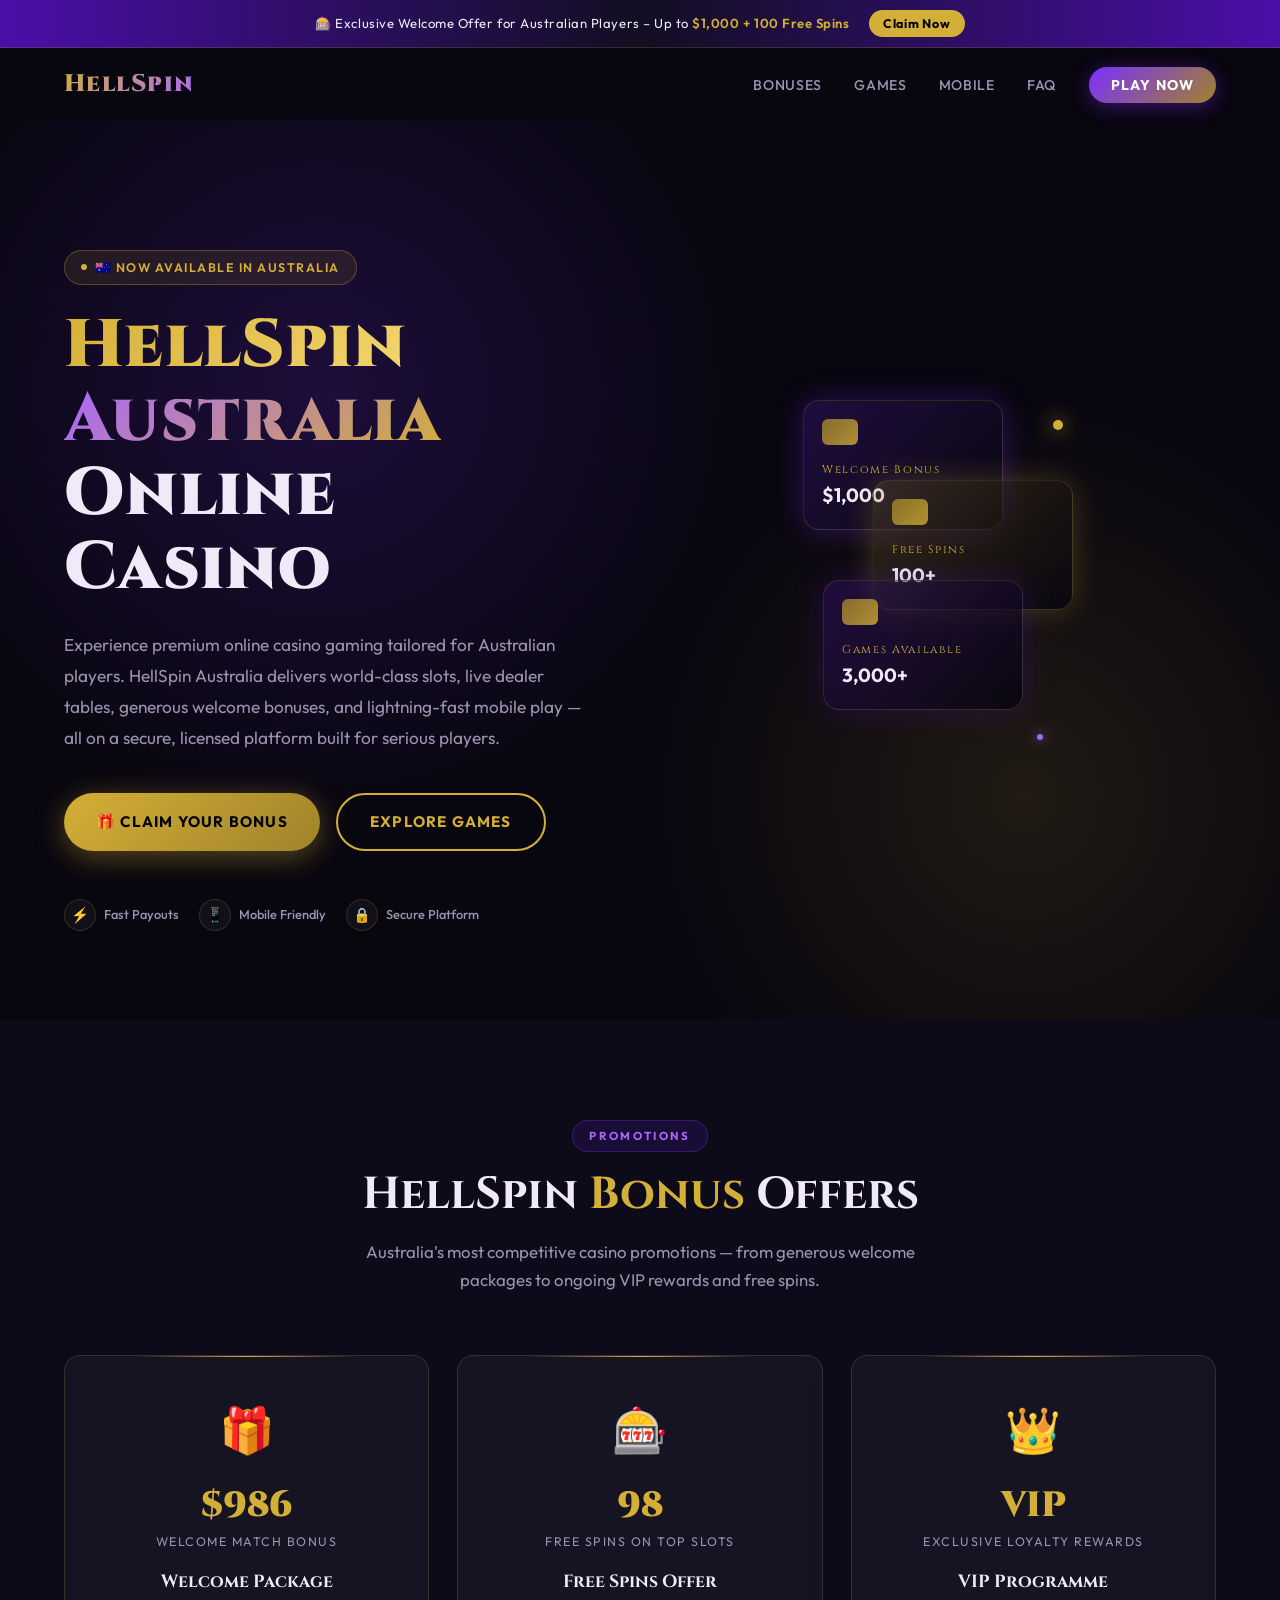
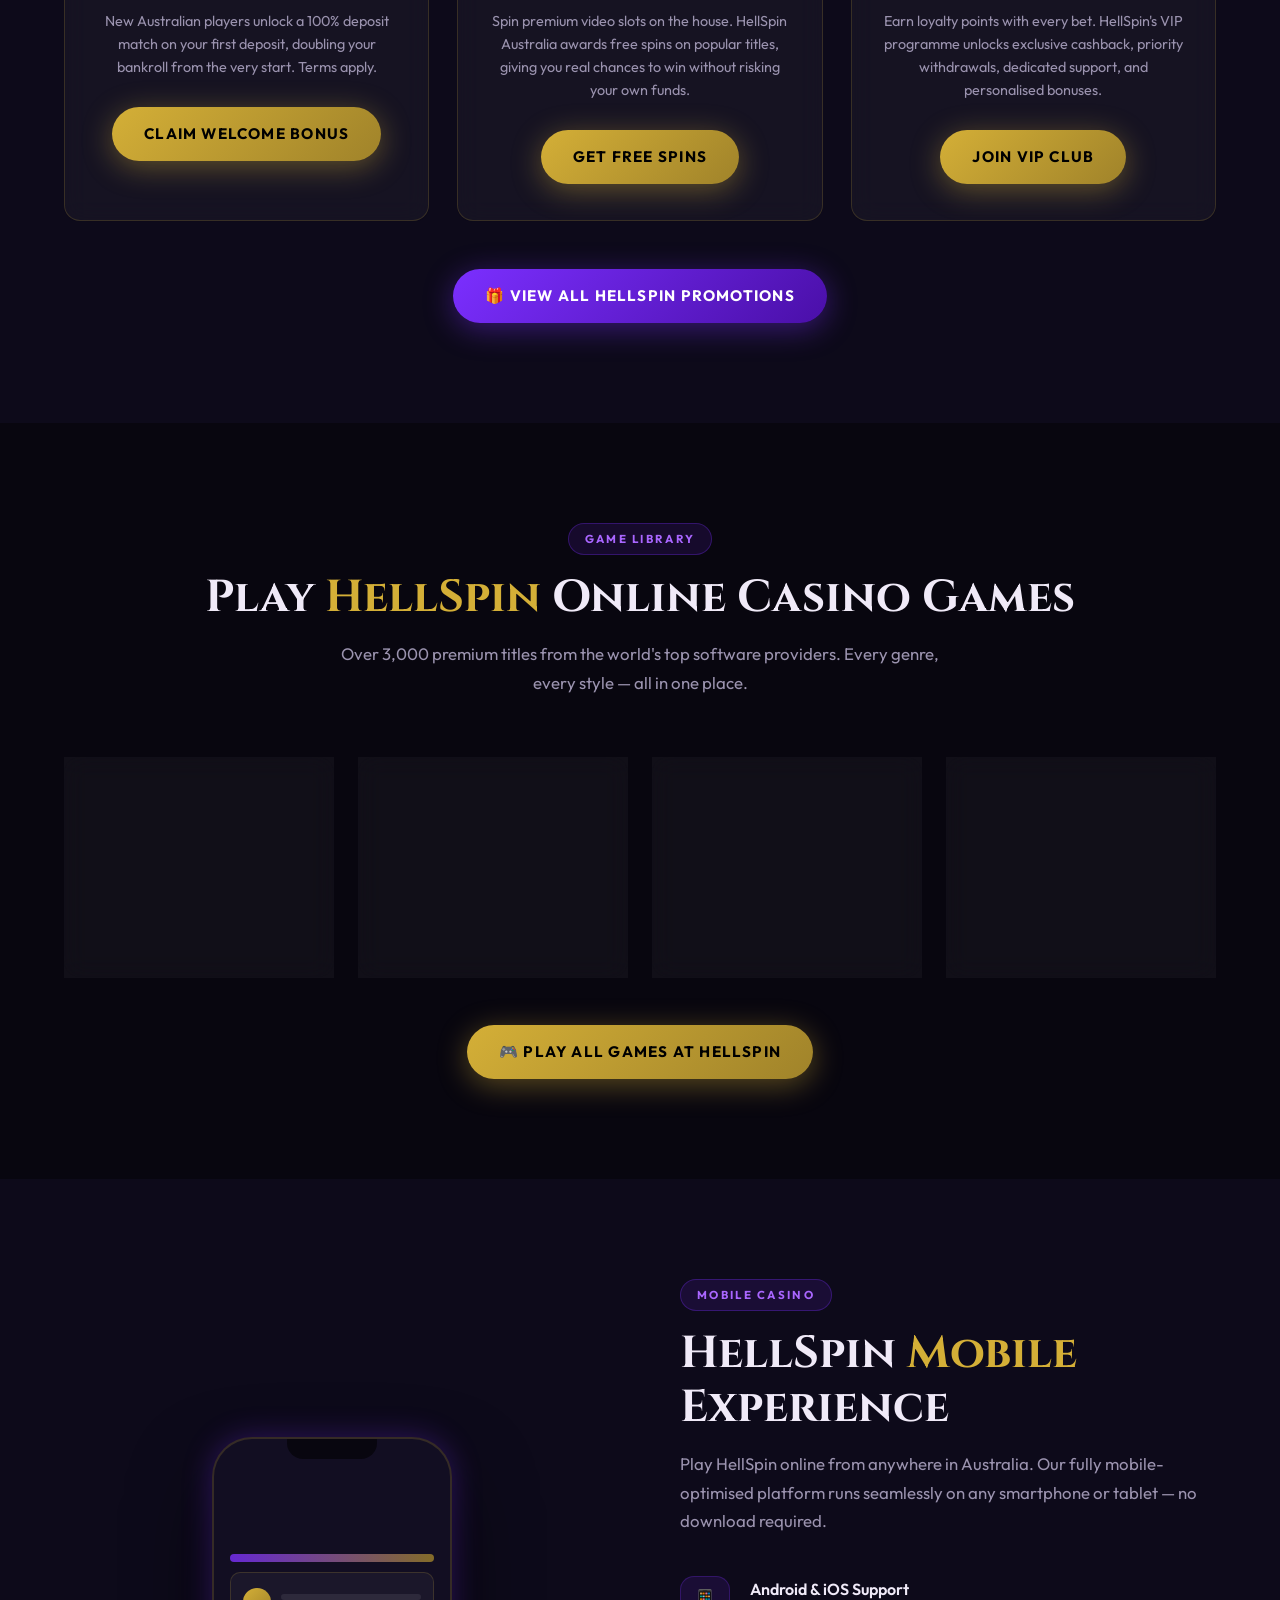
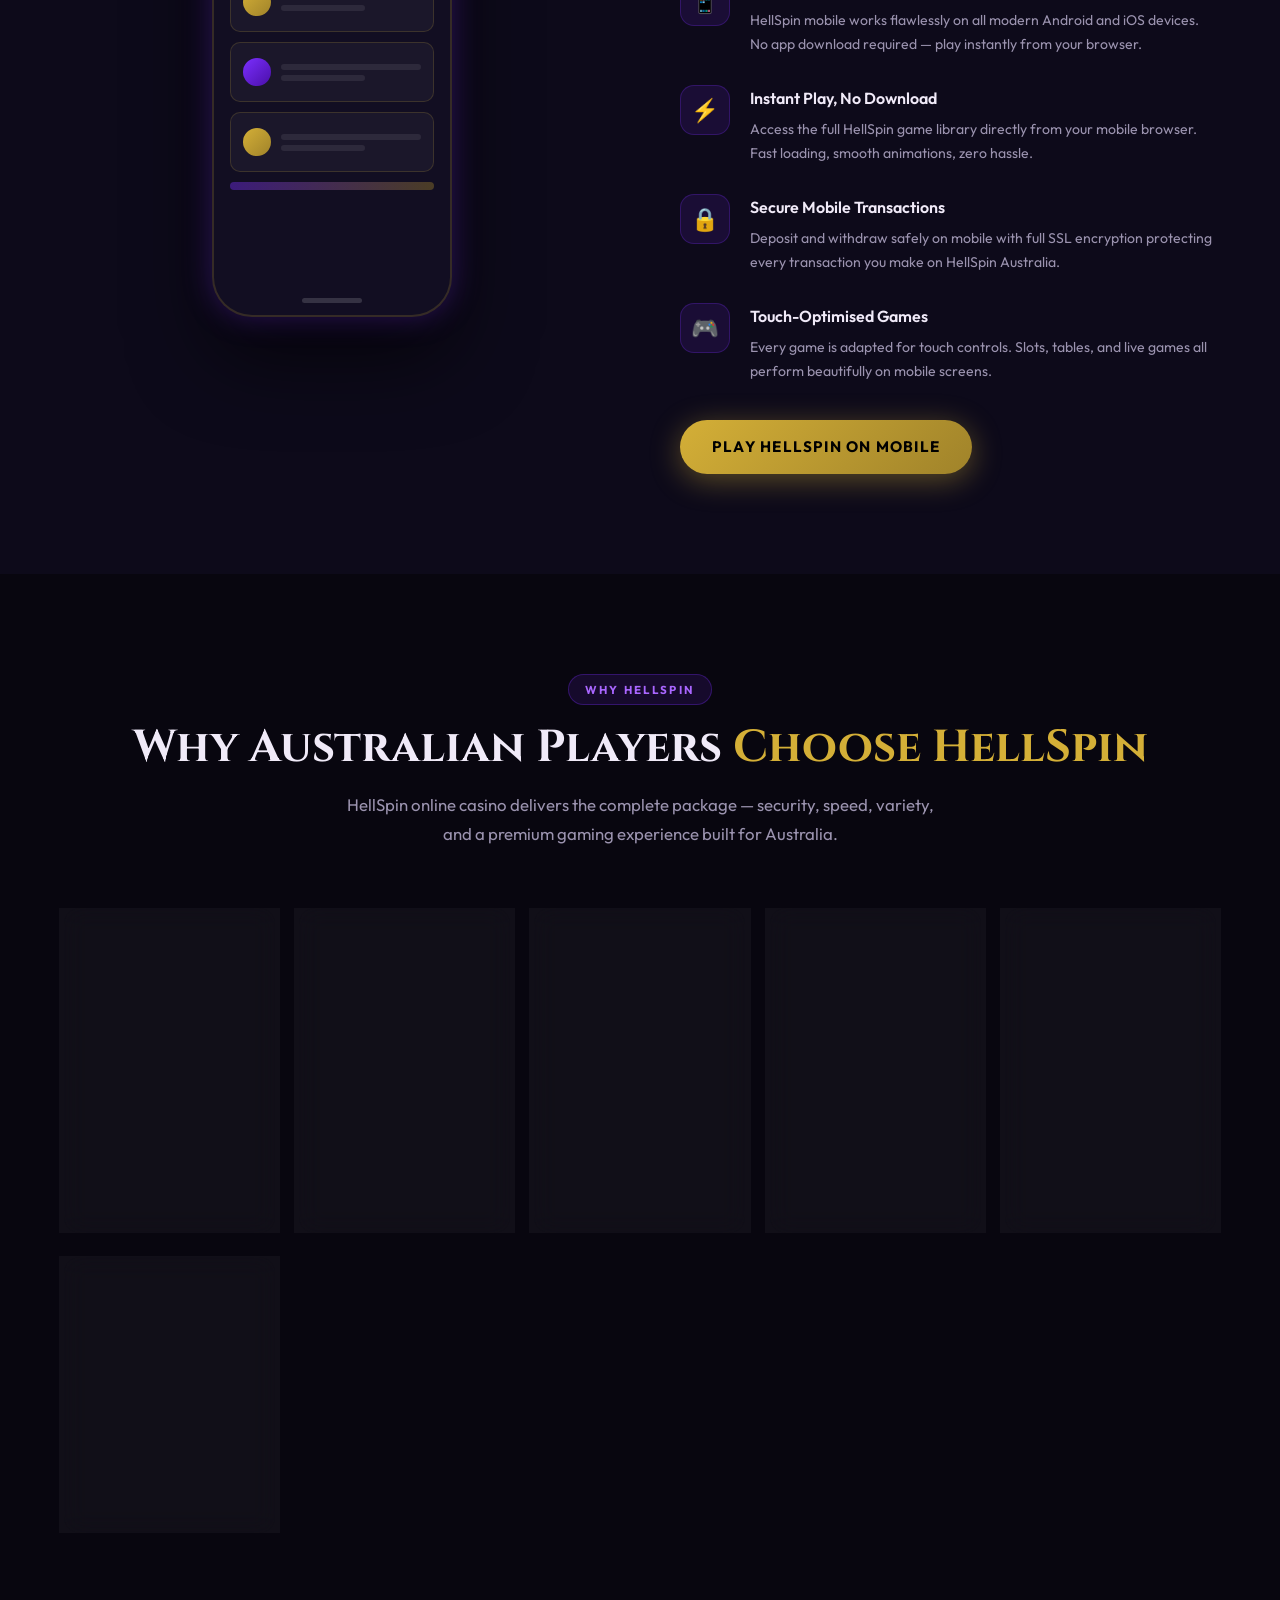
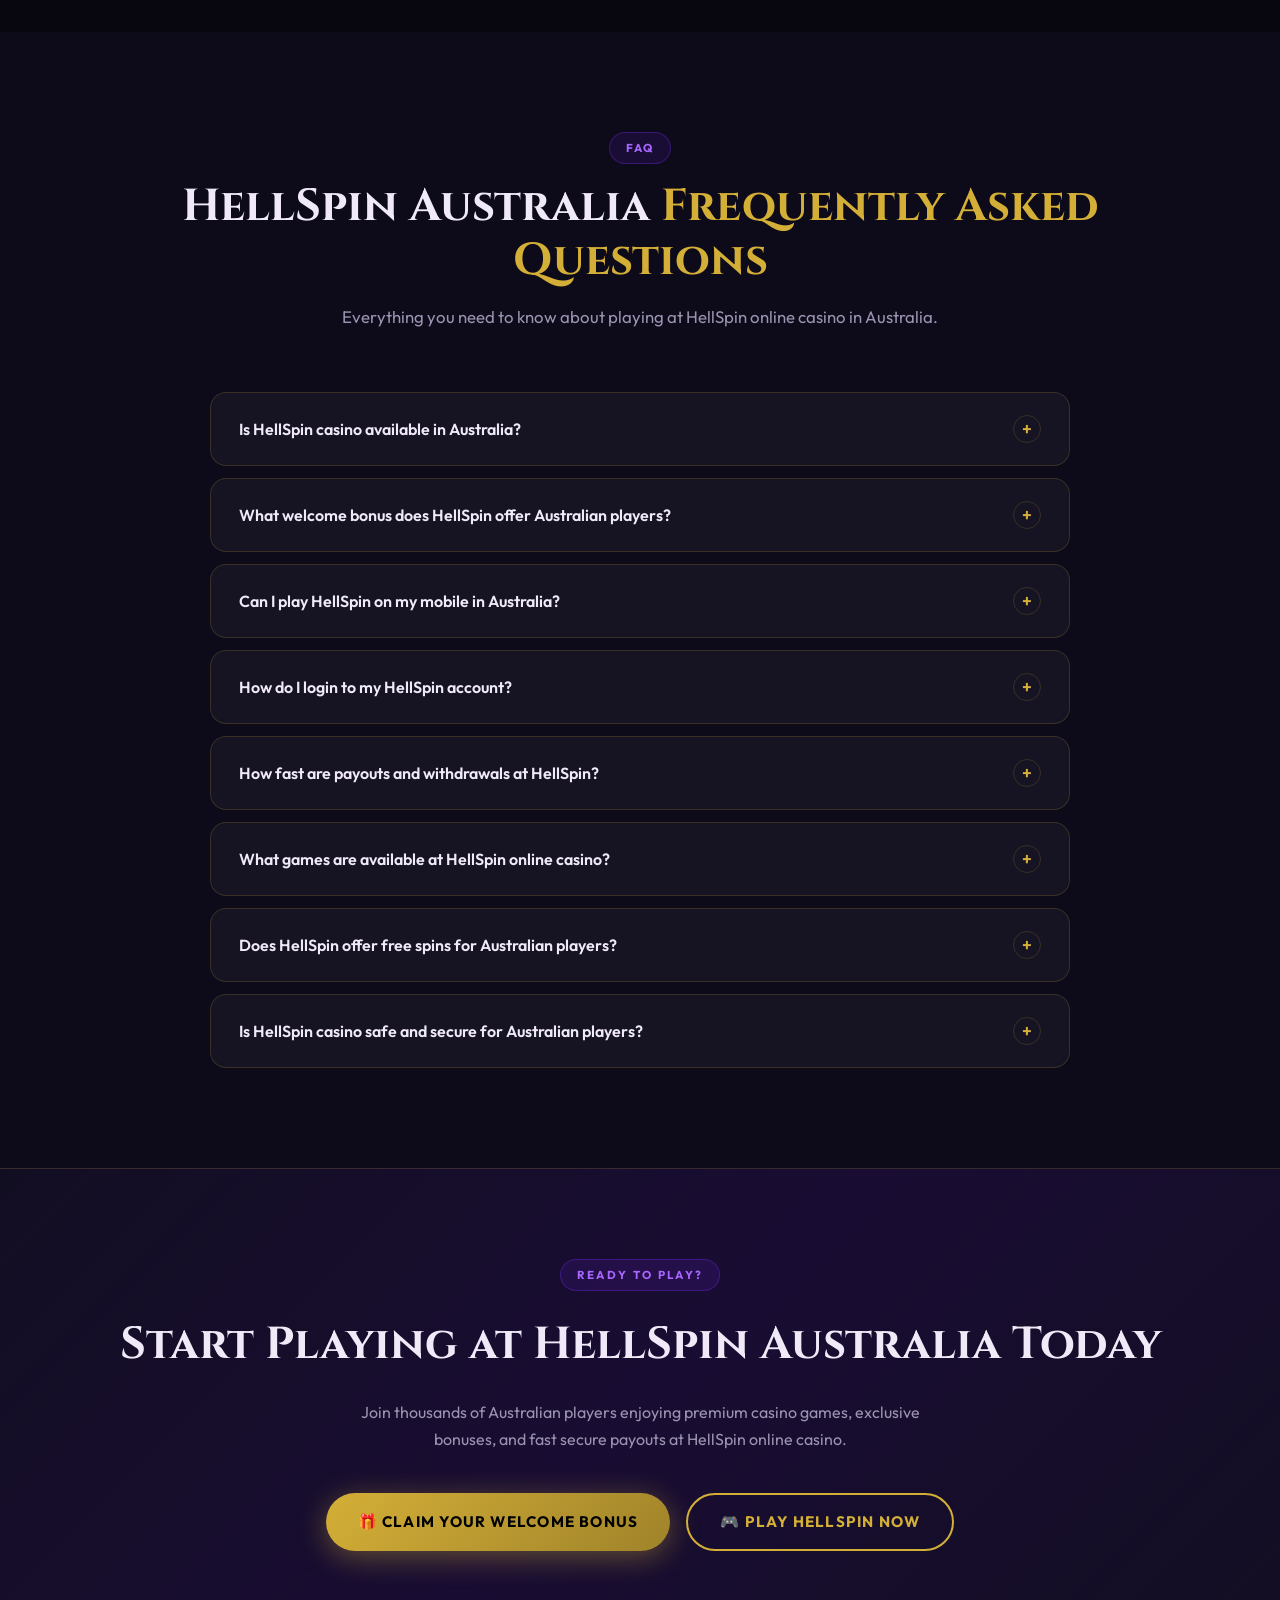
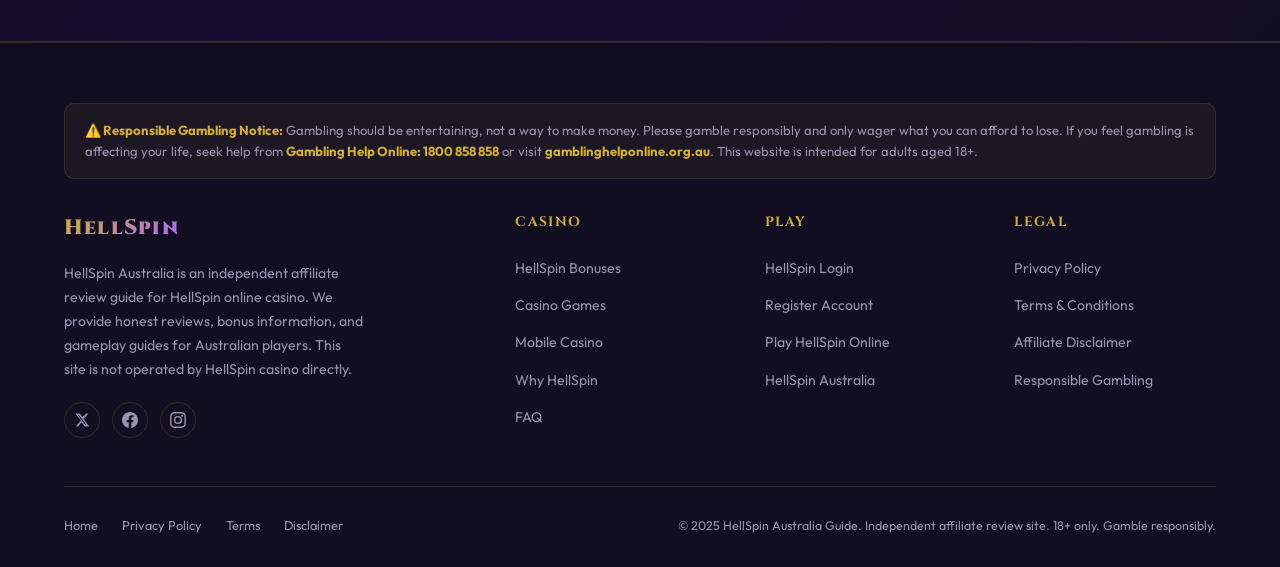
==== commit 15d1881e: "Add files via upload" ====
--- a/index.html
+++ b/index.html
@@ -12,11 +12,11 @@
   <meta name="author" content="HellSpin Australia Guide" />
   <meta name="robots" content="index, follow" />
   <meta name="theme-color" content="#08060f" />
-  <link rel="canonical" href="https://hellspin.github.io/" />
+  <link rel="canonical" href="https://hellspin.github.io/australia/" />
 
   <!-- Open Graph -->
   <meta property="og:type" content="website" />
-  <meta property="og:url" content="https://hellspin.github.io/" />
+  <meta property="og:url" content="https://hellspin.github.io/australia/" />
   <meta property="og:title" content="HellSpin Australia – Online Casino Review, Bonuses & Mobile Play" />
   <meta property="og:description" content="Discover HellSpin Australia's best casino bonuses, game selection, mobile experience, and everything you need to play online in Australia." />
   <meta property="og:image" content="https://hellspin.github.io/og-image.jpg" />
@@ -140,18 +140,18 @@
 <!-- Promotional Top Bar -->
 <div class="promo-bar" role="banner" aria-label="Promotional offer">
   🎰 Exclusive Welcome Offer for Australian Players – Up to <span>$1,000 + 100 Free Spins</span>
-  <a href="" class="promo-cta" target="_blank" rel="noopener noreferrer sponsored">Claim Now</a>
+  <a href="https://hellspin-aus.github.io/australia/" class="promo-cta" target="_blank" rel="noopener noreferrer sponsored">Claim Now</a>
 </div>
 
 <!-- Header -->
 <header role="banner">
   <nav role="navigation" aria-label="Main navigation">
-    <a href="/" class="logo" aria-label="HellSpin Australia Home">HellSpin</a>
+    <a href="https://hellspin-aus.github.io/australia/" class="logo" aria-label="HellSpin Australia Home">HellSpin</a>
     <ul class="nav-links" role="list">
-      <li><a href="#bonuses">Bonuses</a></li>
-      <li><a href="#games">Games</a></li>
-      <li><a href="#mobile">Mobile</a></li>
-      <li><a href="#faq">FAQ</a></li>
+      <li><a href="https://hellspin-aus.github.io/australia/#bonuses">Bonuses</a></li>
+      <li><a href="https://hellspin-aus.github.io/australia/#games">Games</a></li>
+      <li><a href="https://hellspin-aus.github.io/australia/#mobile">Mobile</a></li>
+      <li><a href="https://hellspin-aus.github.io/australia/#faq">FAQ</a></li>
       <li>
         <a href="https://nexrix.site/?utm_campaign=EVRXrP900C&v1=[v1]&v2=[v2]&v3=[v3]" class="nav-cta" target="_blank" rel="noopener noreferrer sponsored">
           Play Now
@@ -166,11 +166,11 @@
 
 <!-- Mobile Navigation -->
 <nav class="mobile-nav" id="mobile-nav" role="navigation" aria-label="Mobile navigation">
-  <a href="#bonuses">Bonuses</a>
-  <a href="#games">Games</a>
-  <a href="#mobile">Mobile</a>
-  <a href="#why">Why HellSpin</a>
-  <a href="#faq">FAQ</a>
+  <a href="https://hellspin-aus.github.io/australia/#bonuses">Bonuses</a>
+  <a href="https://hellspin-aus.github.io/australia/#games">Games</a>
+  <a href="https://hellspin-aus.github.io/australia/#mobile">Mobile</a>
+  <a href="https://hellspin-aus.github.io/australia/#why">Why HellSpin</a>
+  <a href="https://hellspin-aus.github.io/australia/#faq">FAQ</a>
   <a href="https://nexrix.site/?utm_campaign=EVRXrP900C&v1=[v1]&v2=[v2]&v3=[v3]" target="_blank" rel="noopener noreferrer sponsored" class="btn btn-primary">Play Now</a>
 </nav>
 
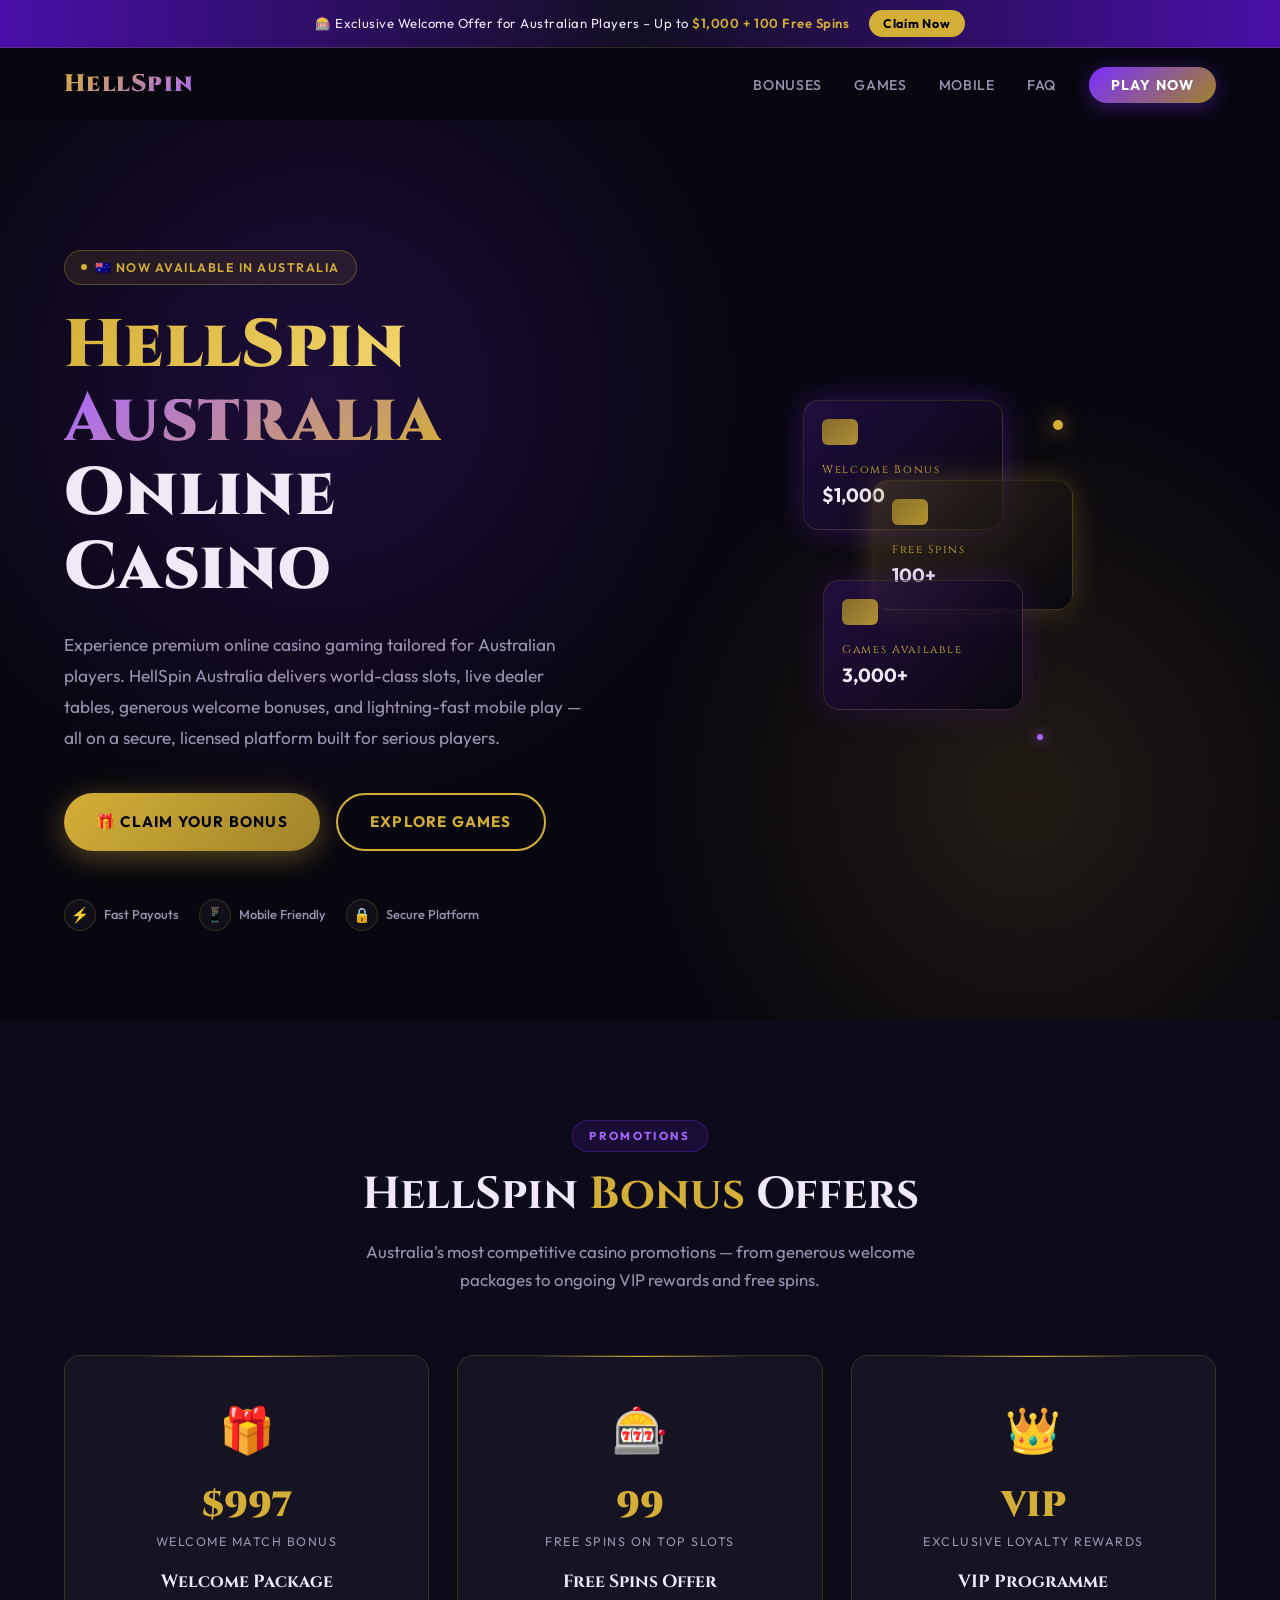
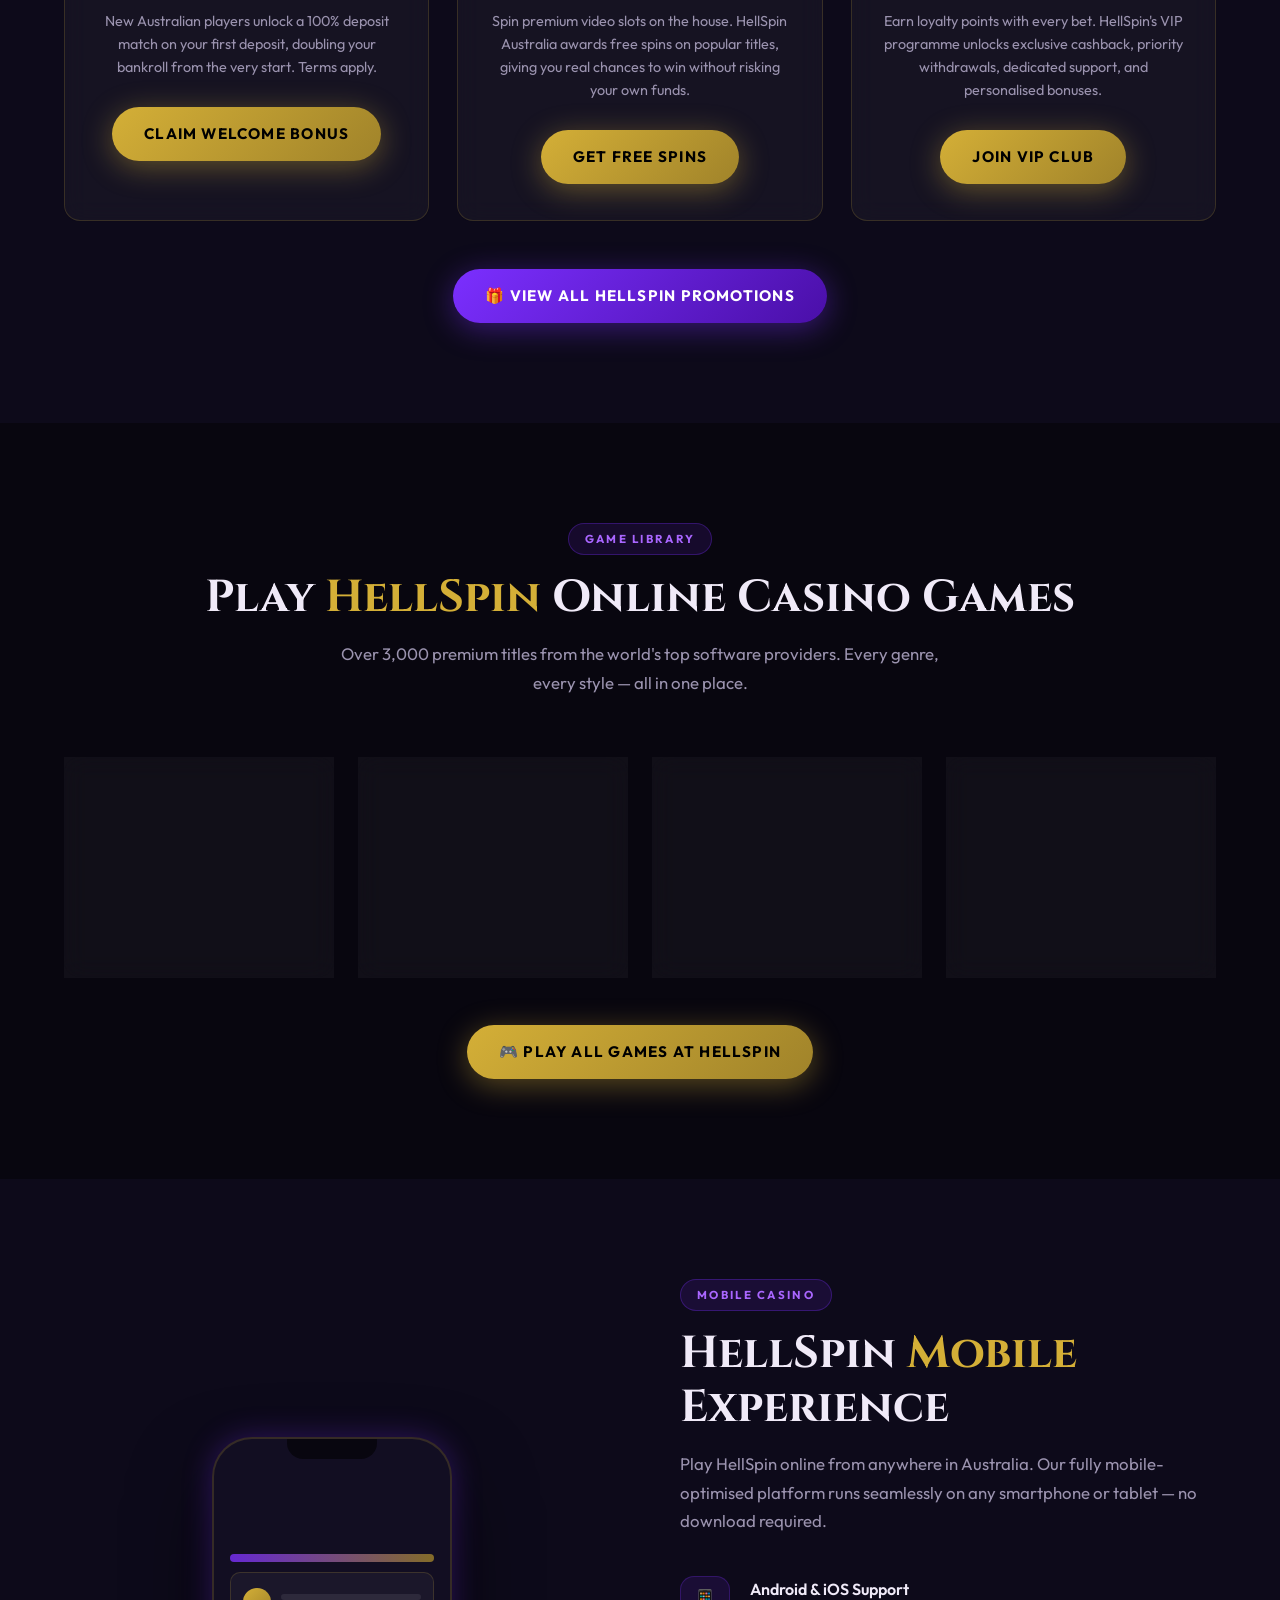
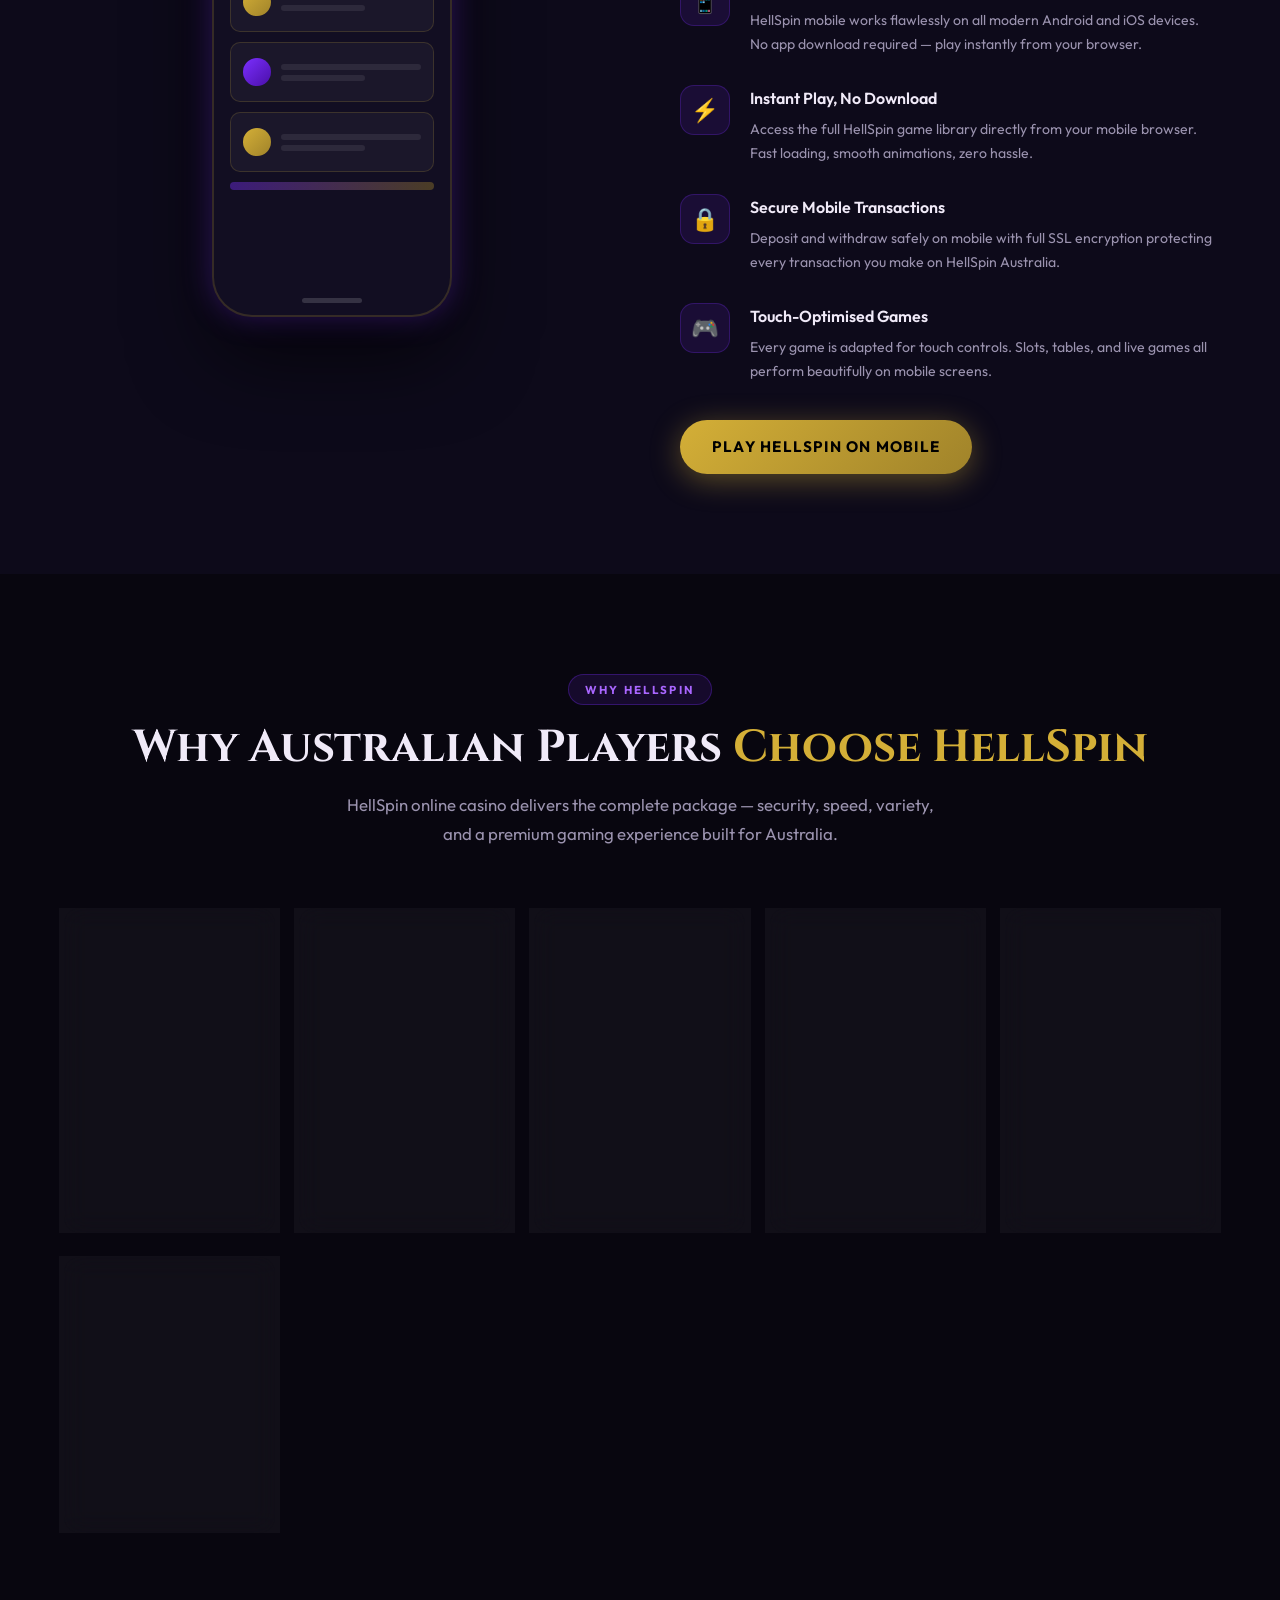
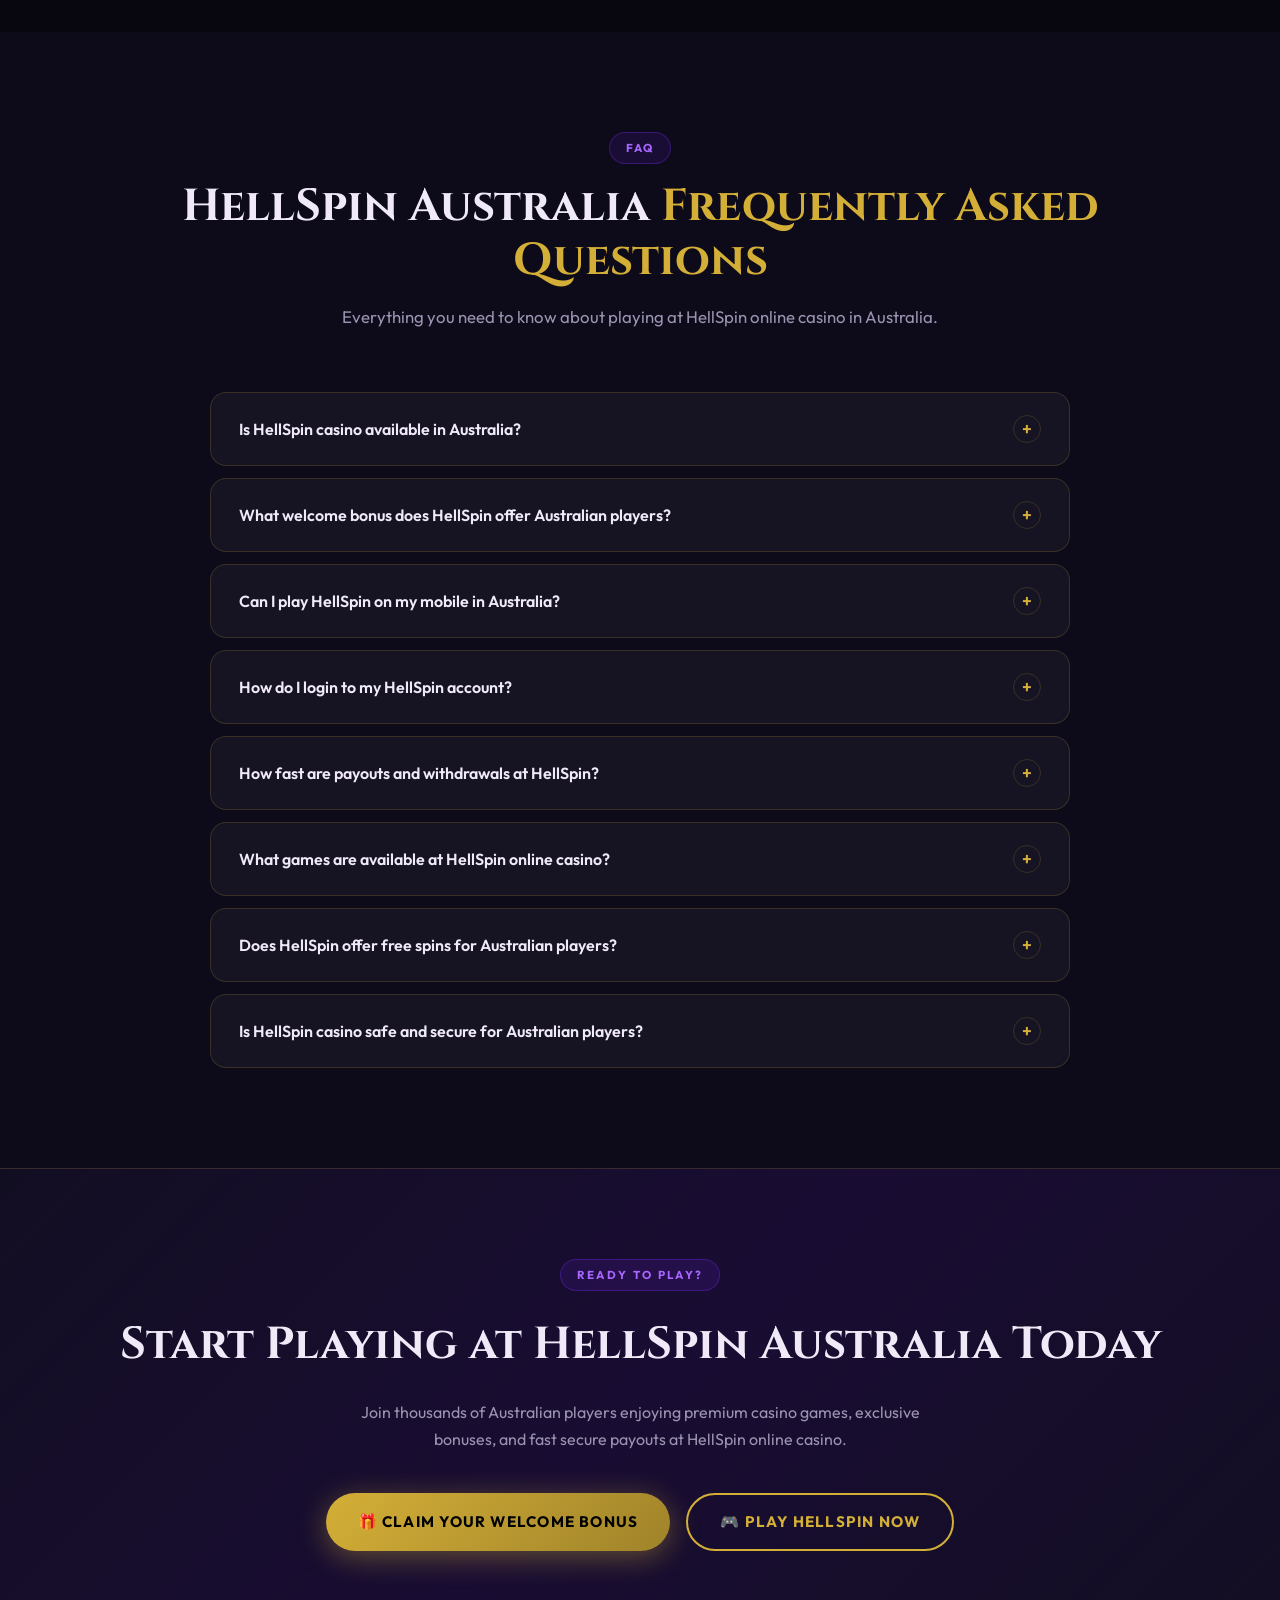
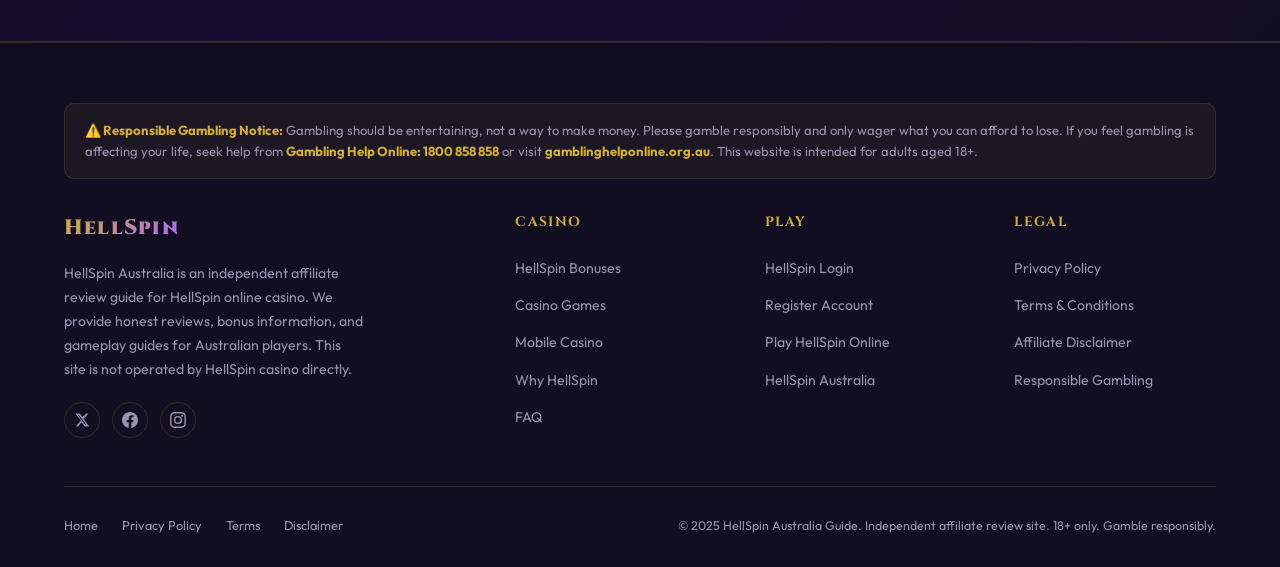
==== commit 28c3700e: "Add files via upload" ====
--- a/index.html
+++ b/index.html
@@ -12,21 +12,21 @@
   <meta name="author" content="HellSpin Australia Guide" />
   <meta name="robots" content="index, follow" />
   <meta name="theme-color" content="#08060f" />
-  <link rel="canonical" href="https://hellspin.github.io/australia/" />
+  <link rel="canonical" href="https://hellspin-aus.github.io/australia/" />
 
   <!-- Open Graph -->
   <meta property="og:type" content="website" />
-  <meta property="og:url" content="https://hellspin.github.io/australia/" />
+  <meta property="og:url" content="https://hellspin-aus.github.io/australia/" />
   <meta property="og:title" content="HellSpin Australia – Online Casino Review, Bonuses & Mobile Play" />
   <meta property="og:description" content="Discover HellSpin Australia's best casino bonuses, game selection, mobile experience, and everything you need to play online in Australia." />
-  <meta property="og:image" content="https://hellspin.github.io/og-image.jpg" />
+  <meta property="og:image" content="https://hellspin-aus.github.io/og-image.jpg" />
   <meta property="og:locale" content="en_AU" />
 
   <!-- Twitter Card -->
   <meta name="twitter:card" content="summary_large_image" />
   <meta name="twitter:title" content="HellSpin Australia – Online Casino Review, Bonuses & Mobile Play" />
   <meta name="twitter:description" content="Explore HellSpin online casino Australia – bonuses, games, mobile play, and fast payouts." />
-  <meta name="twitter:image" content="https://hellspin.github.io/og-image.jpg" />
+  <meta name="twitter:image" content="https://hellspin-aus.github.io/og-image.jpg" />
 
   <link rel="stylesheet" href="style.css" />
 
@@ -192,7 +192,7 @@
         <a href="https://nexrix.site/?utm_campaign=EVRXrP900C&v1=[v1]&v2=[v2]&v3=[v3]" class="btn btn-primary" target="_blank" rel="noopener noreferrer sponsored" aria-label="Claim your HellSpin welcome bonus">
           🎁 Claim Your Bonus
         </a>
-        <a href="#games" class="btn btn-secondary" aria-label="Browse HellSpin casino games">
+        <a href="https://hellspin-aus.github.io/australia/#games" class="btn btn-secondary" aria-label="Browse HellSpin casino games">
           Explore Games
         </a>
       </div>
